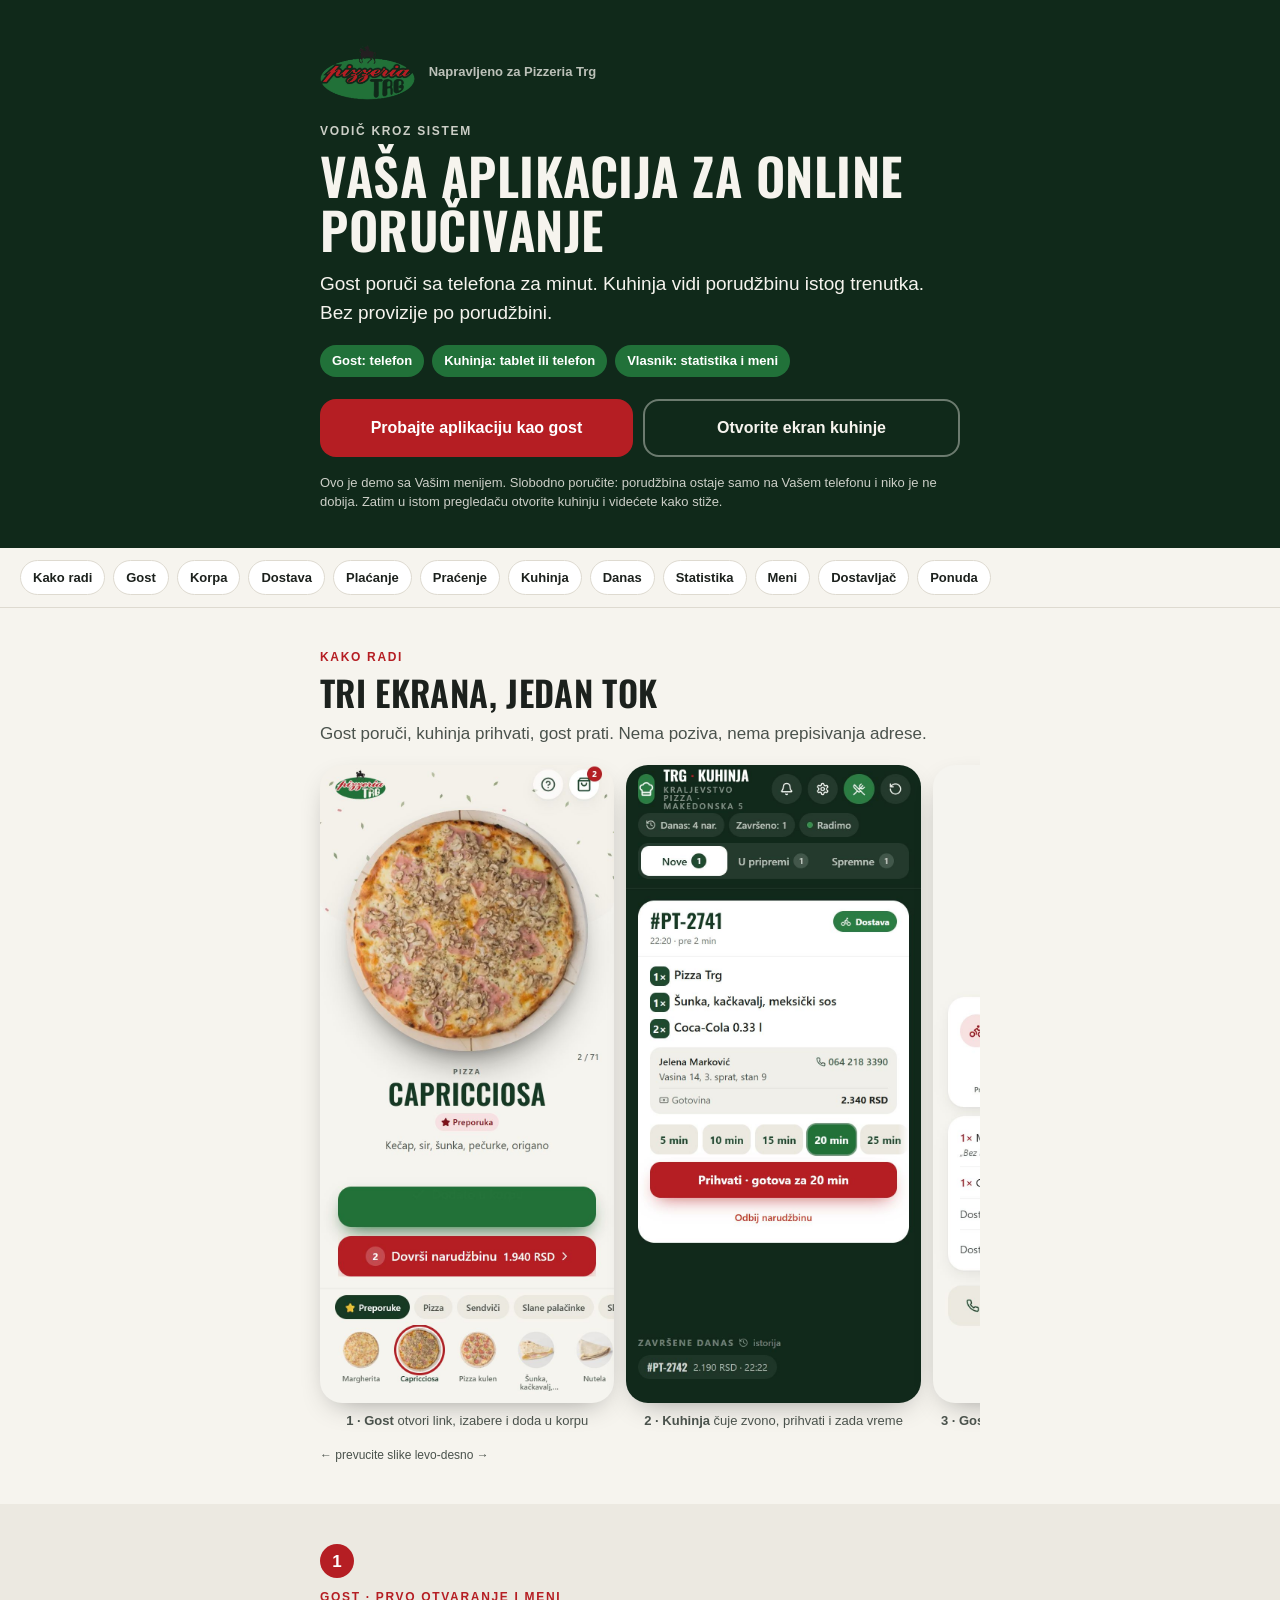
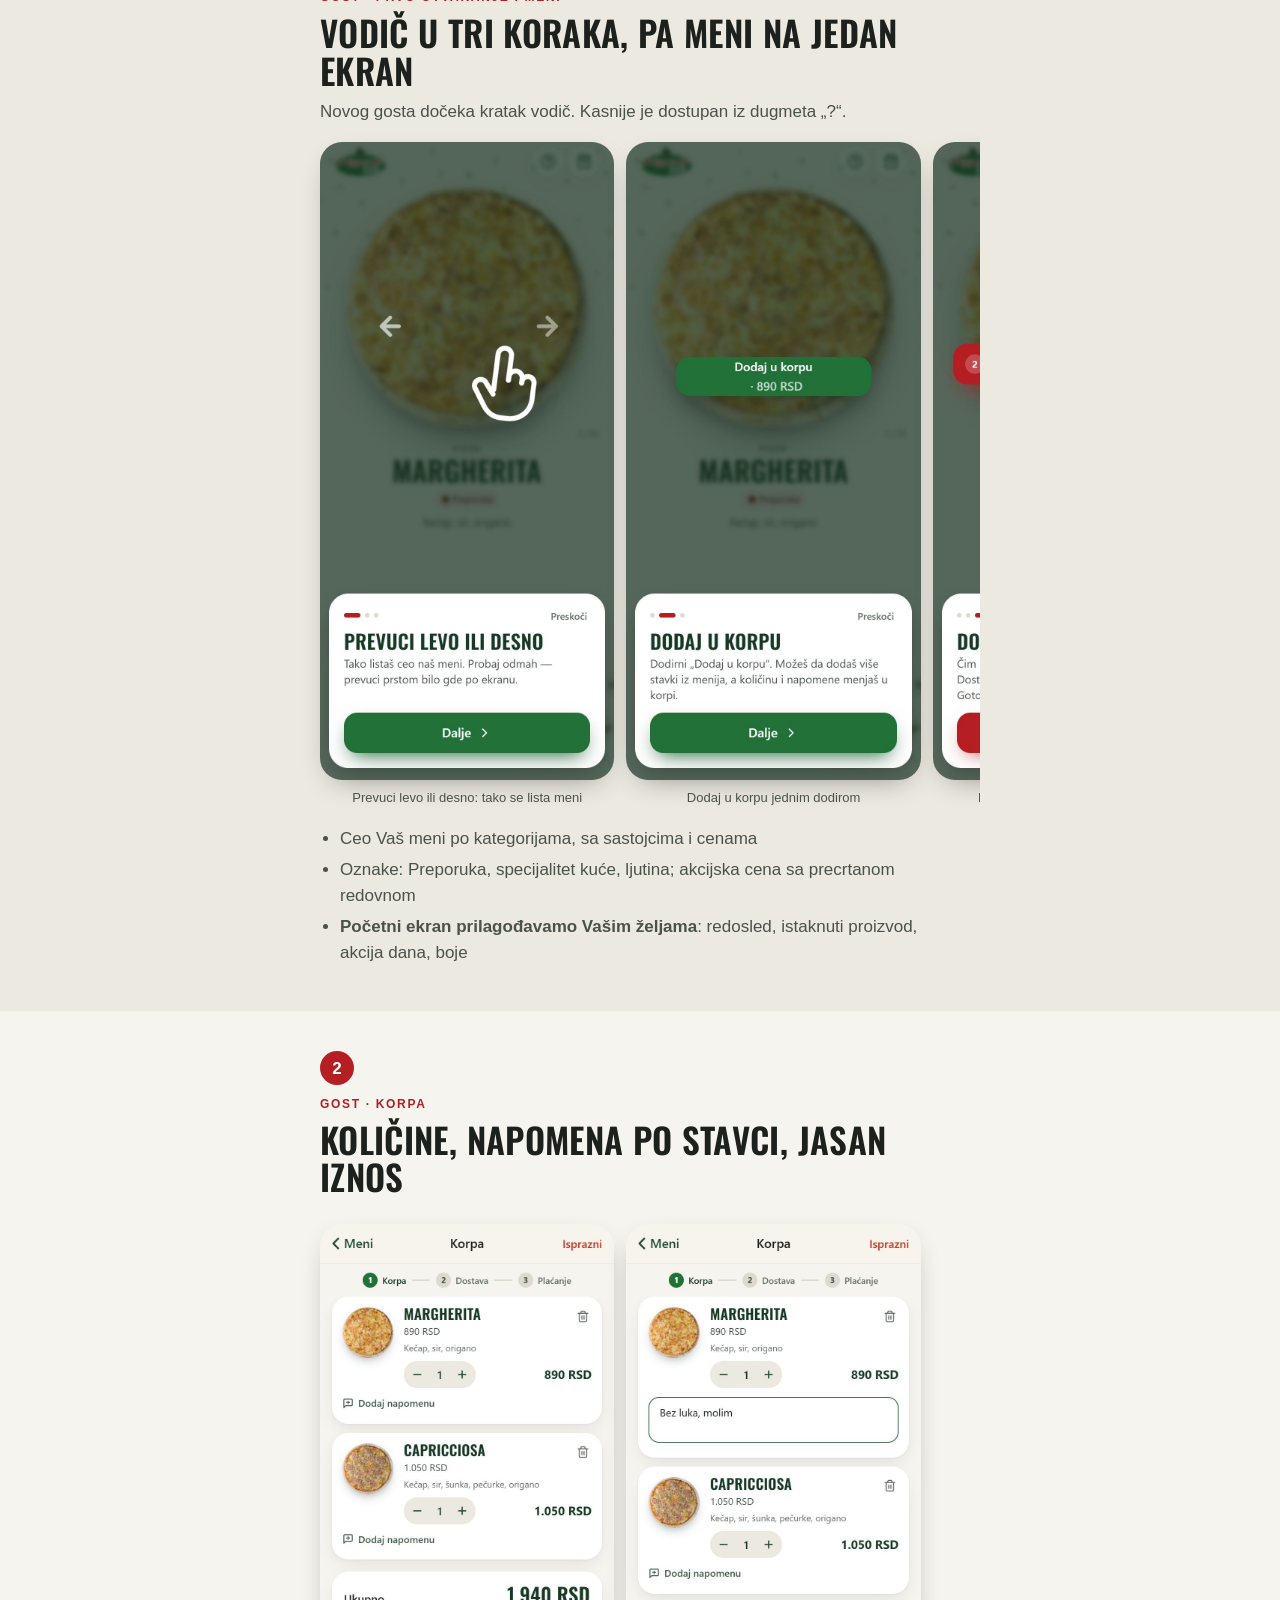
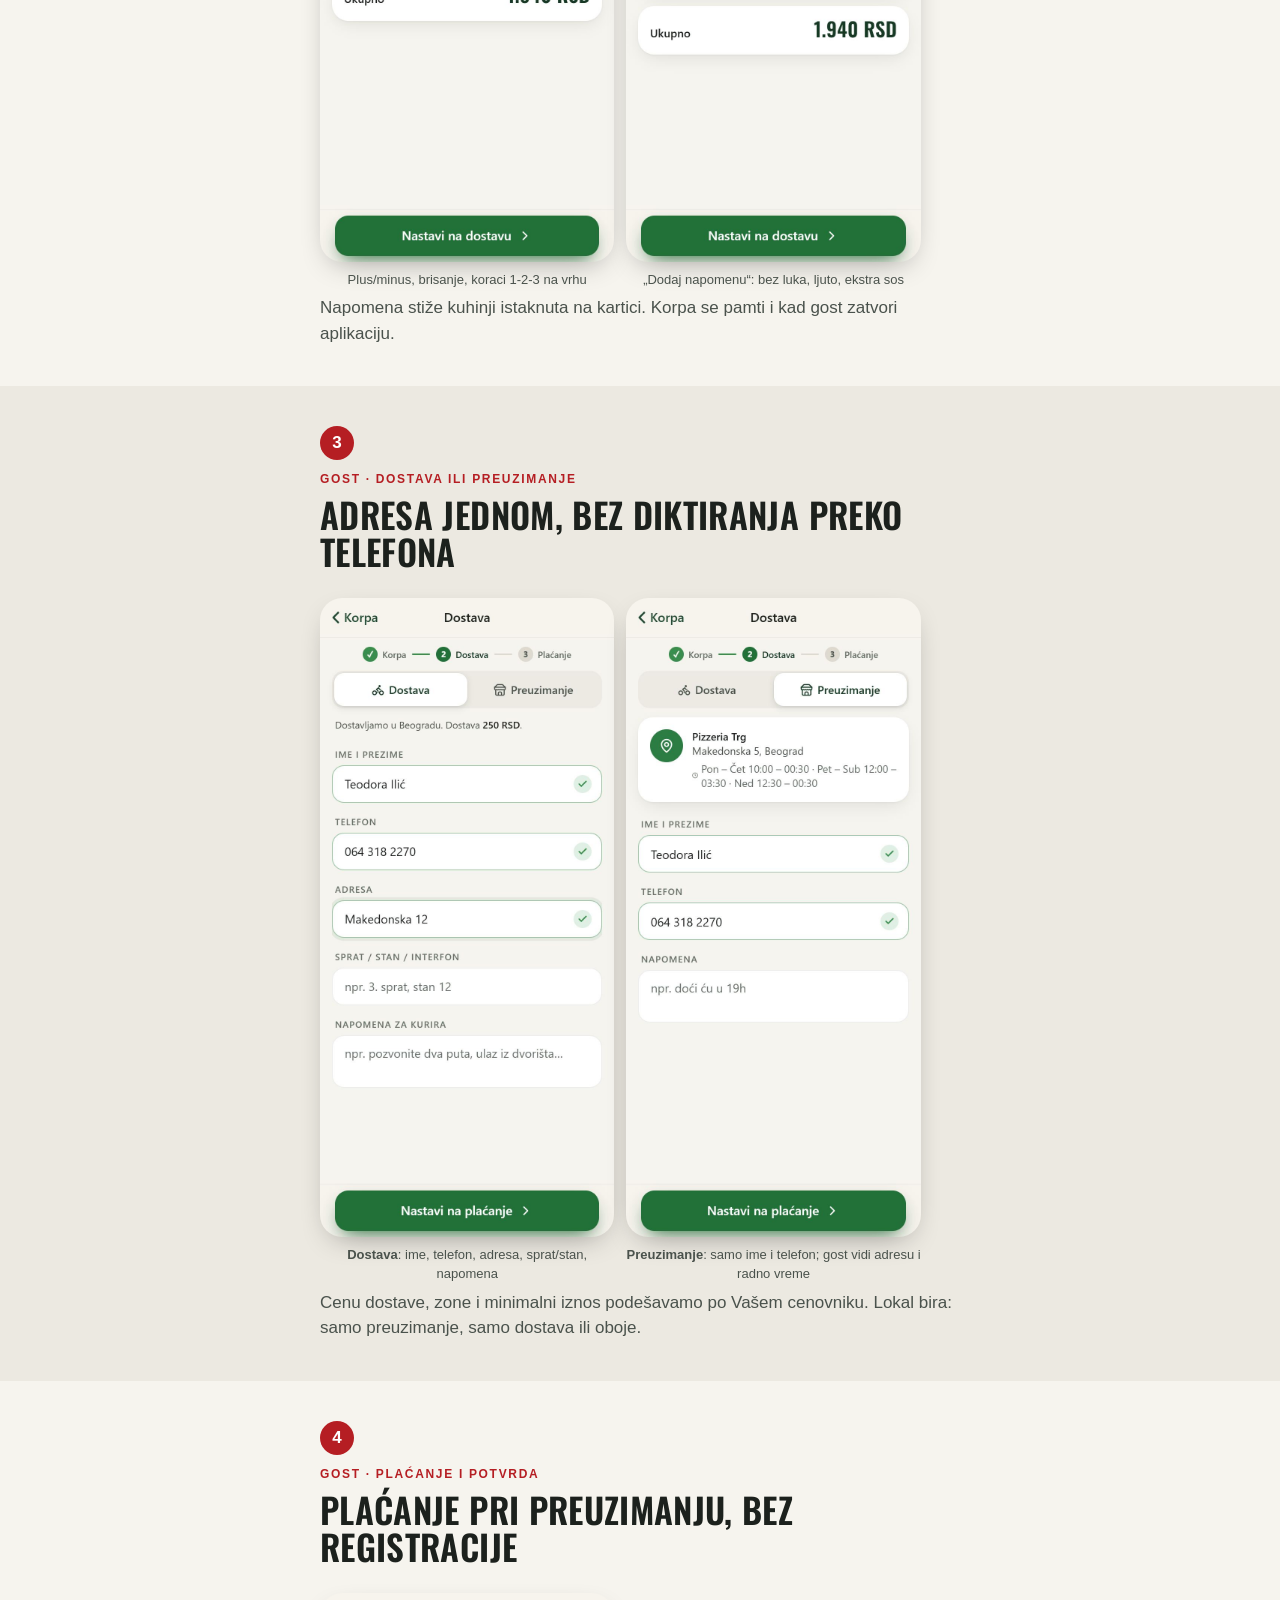
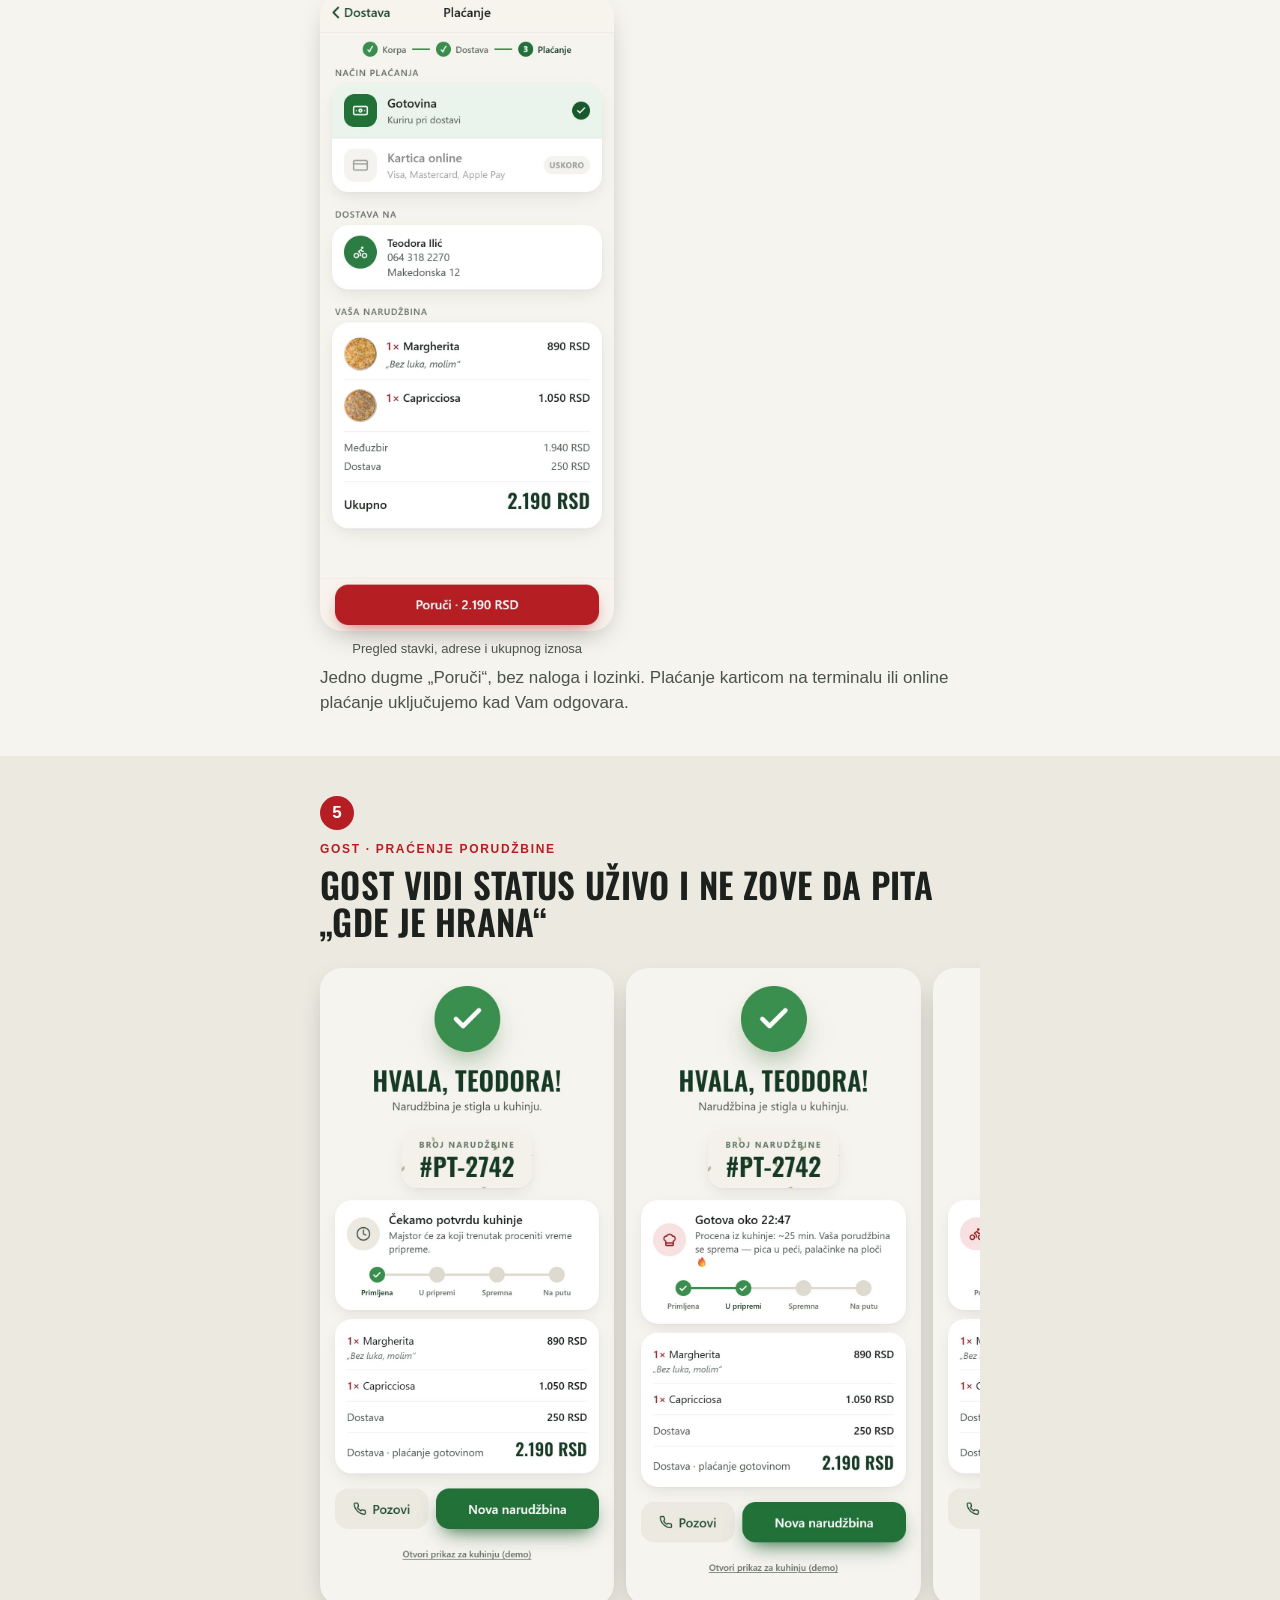
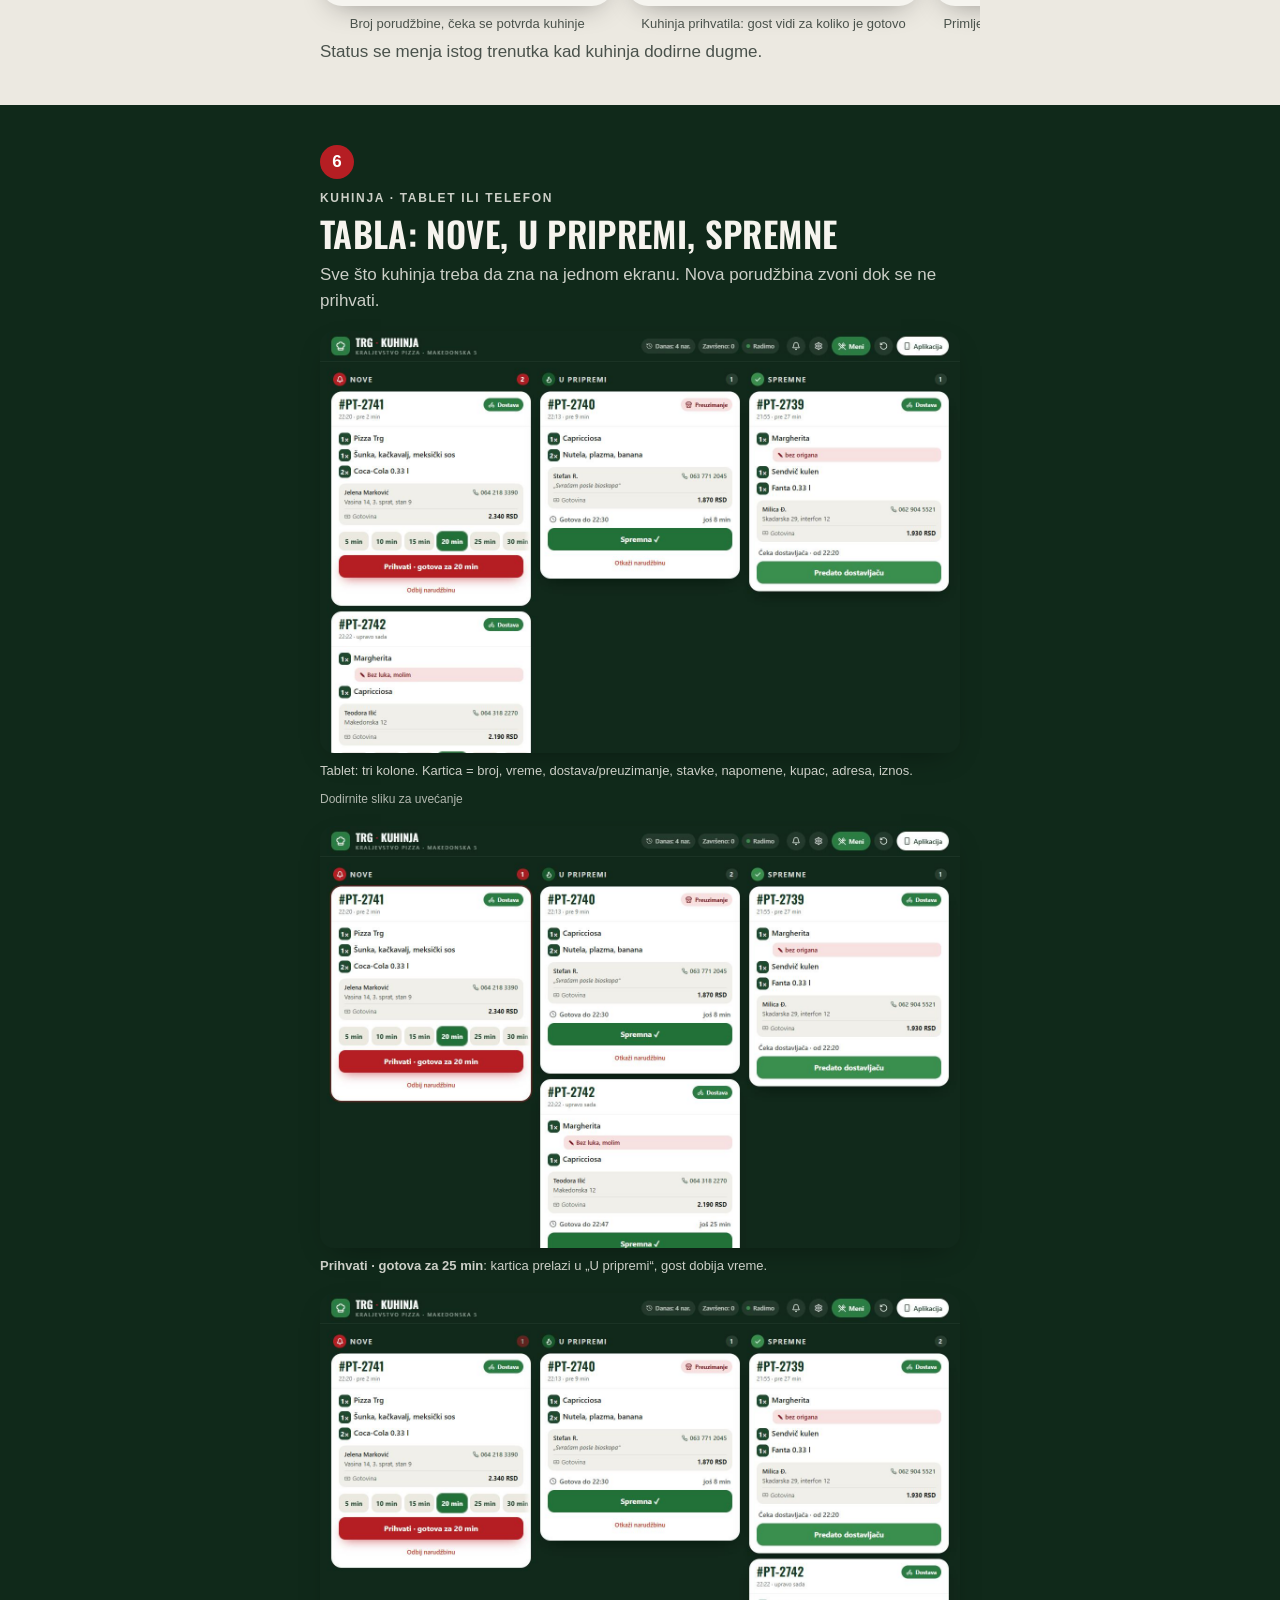
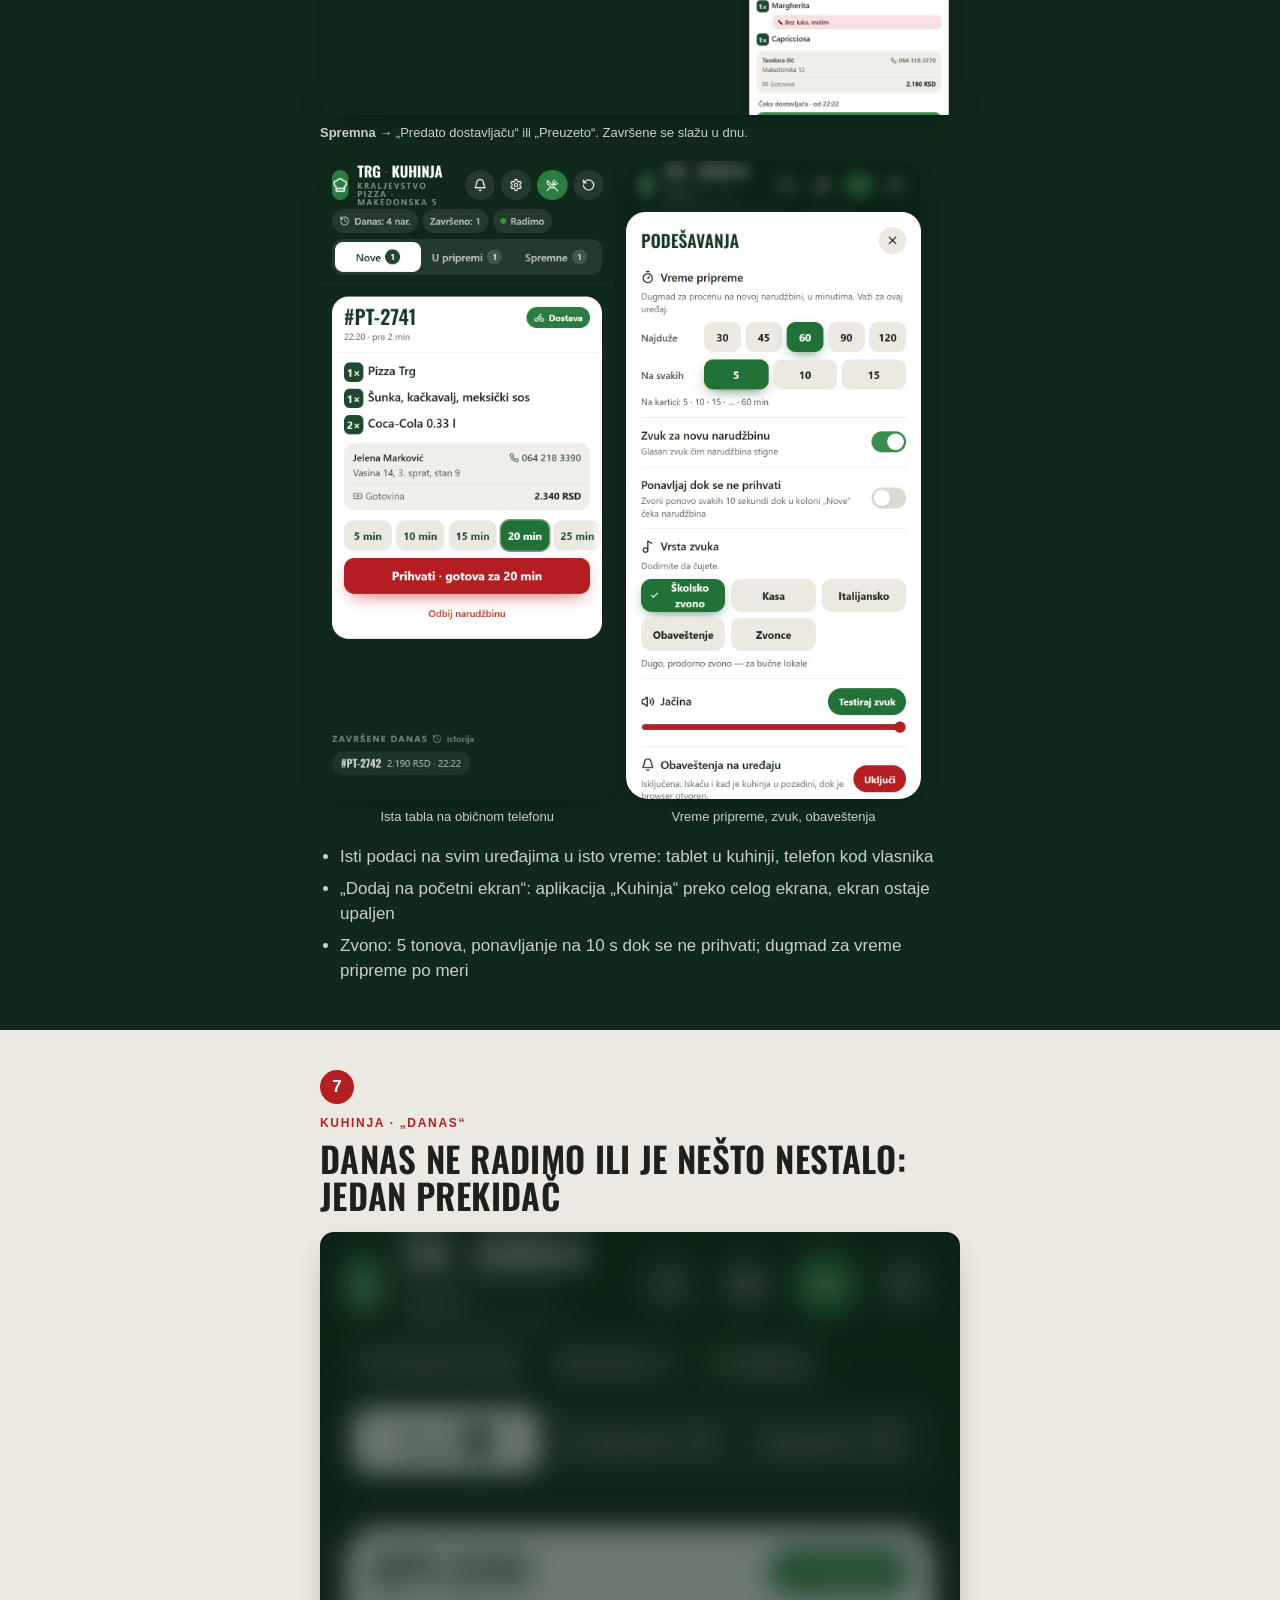
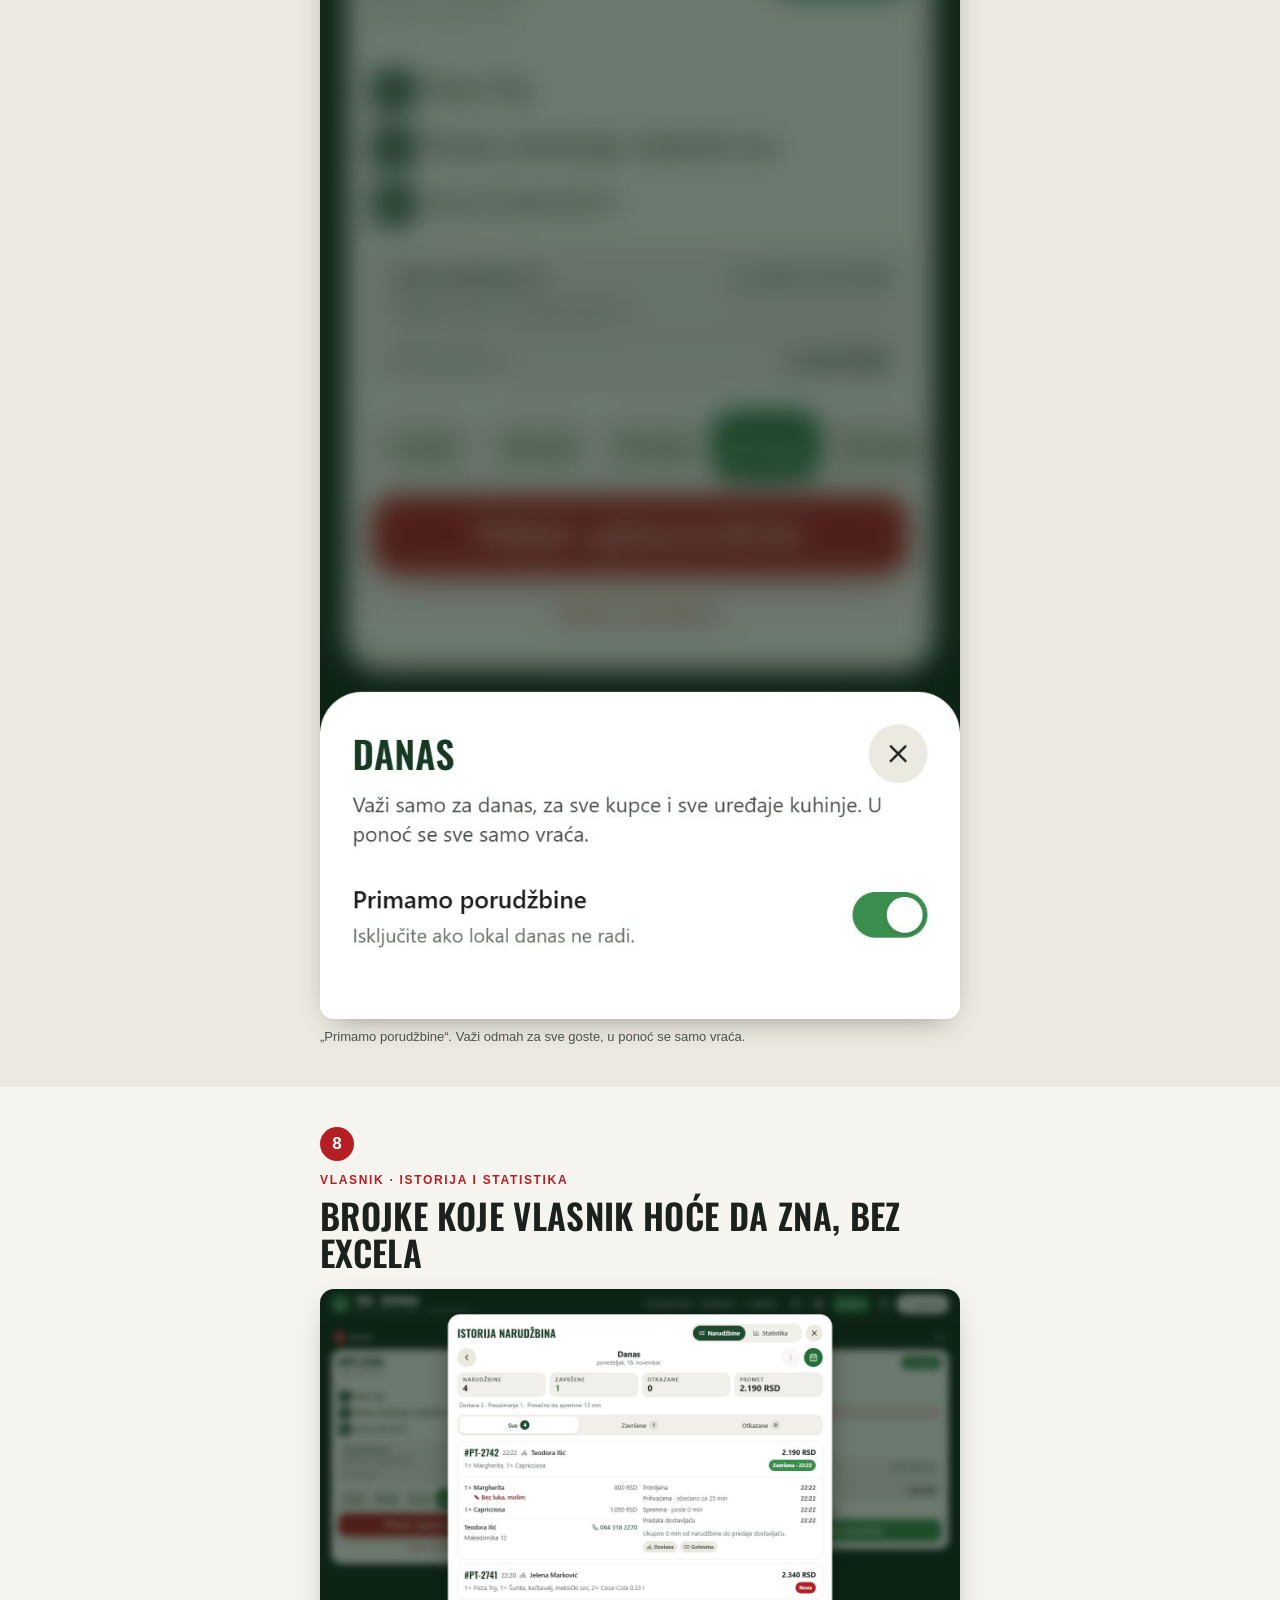
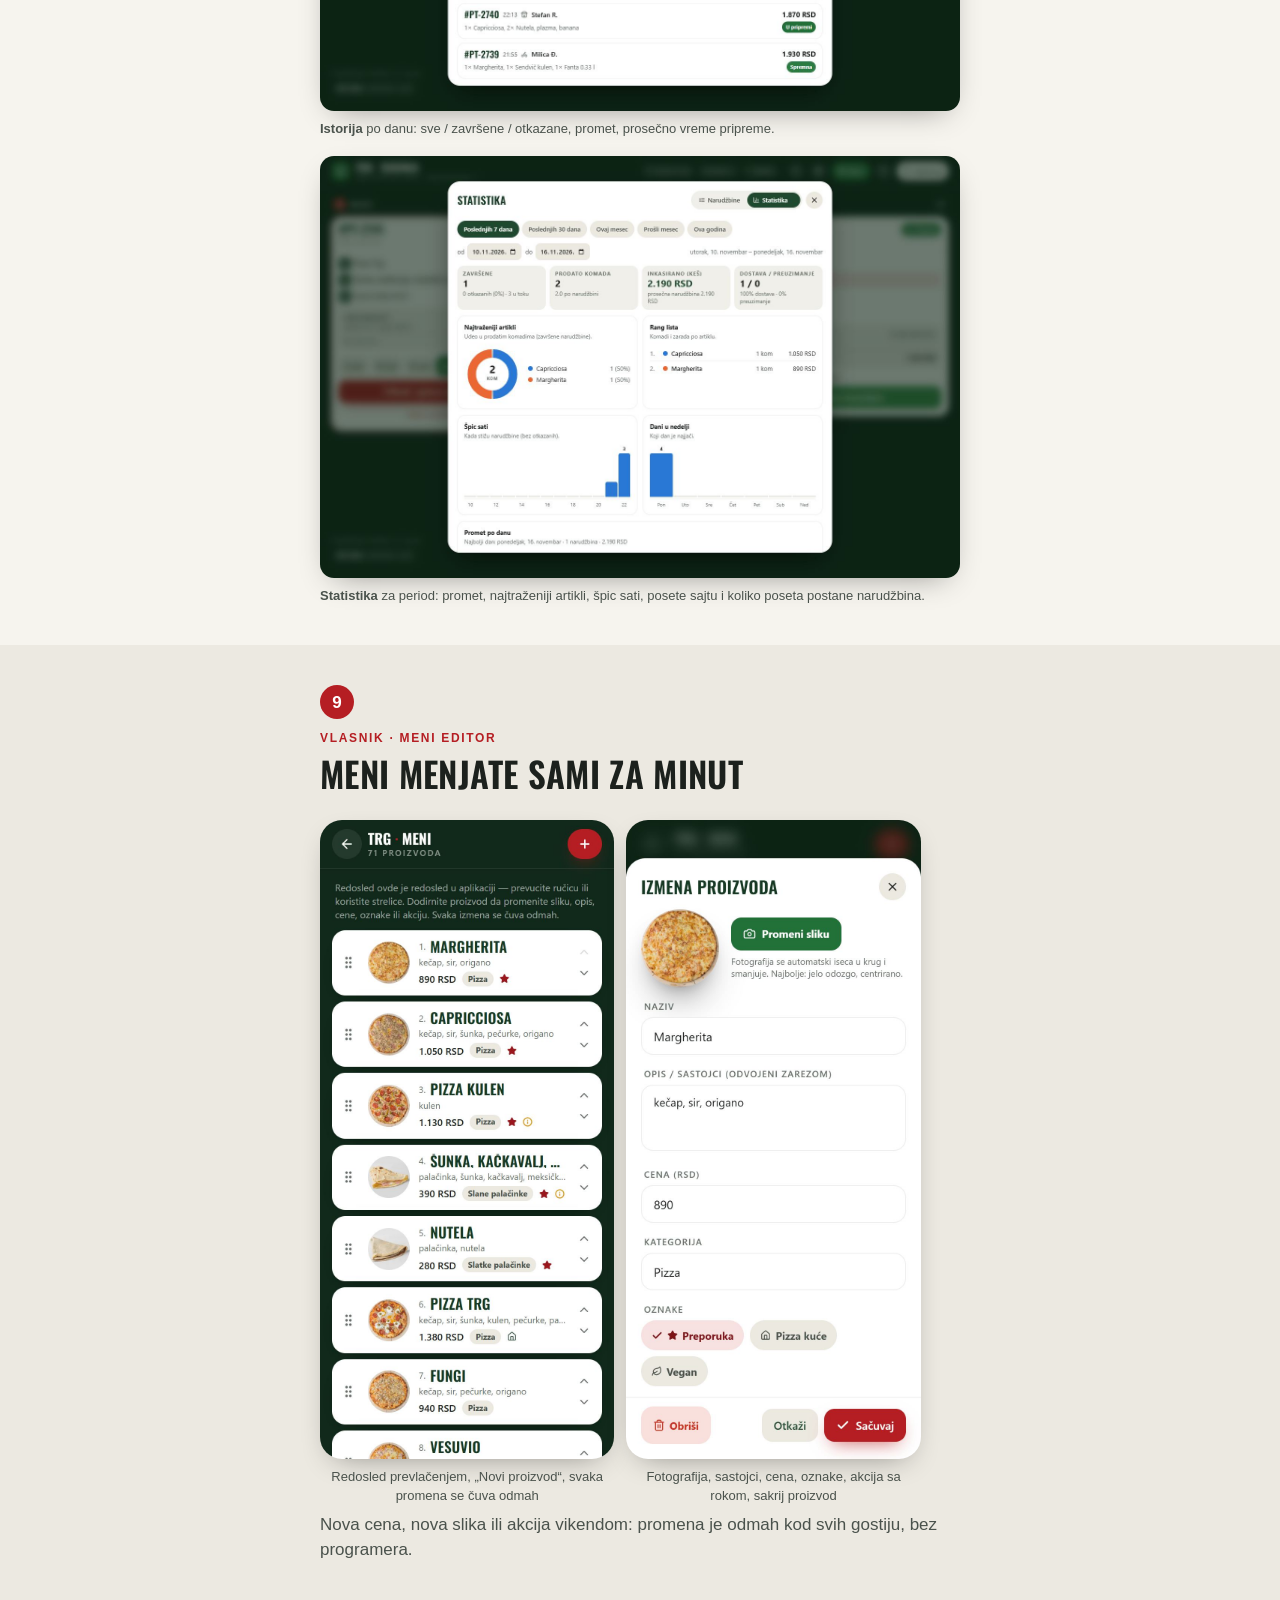
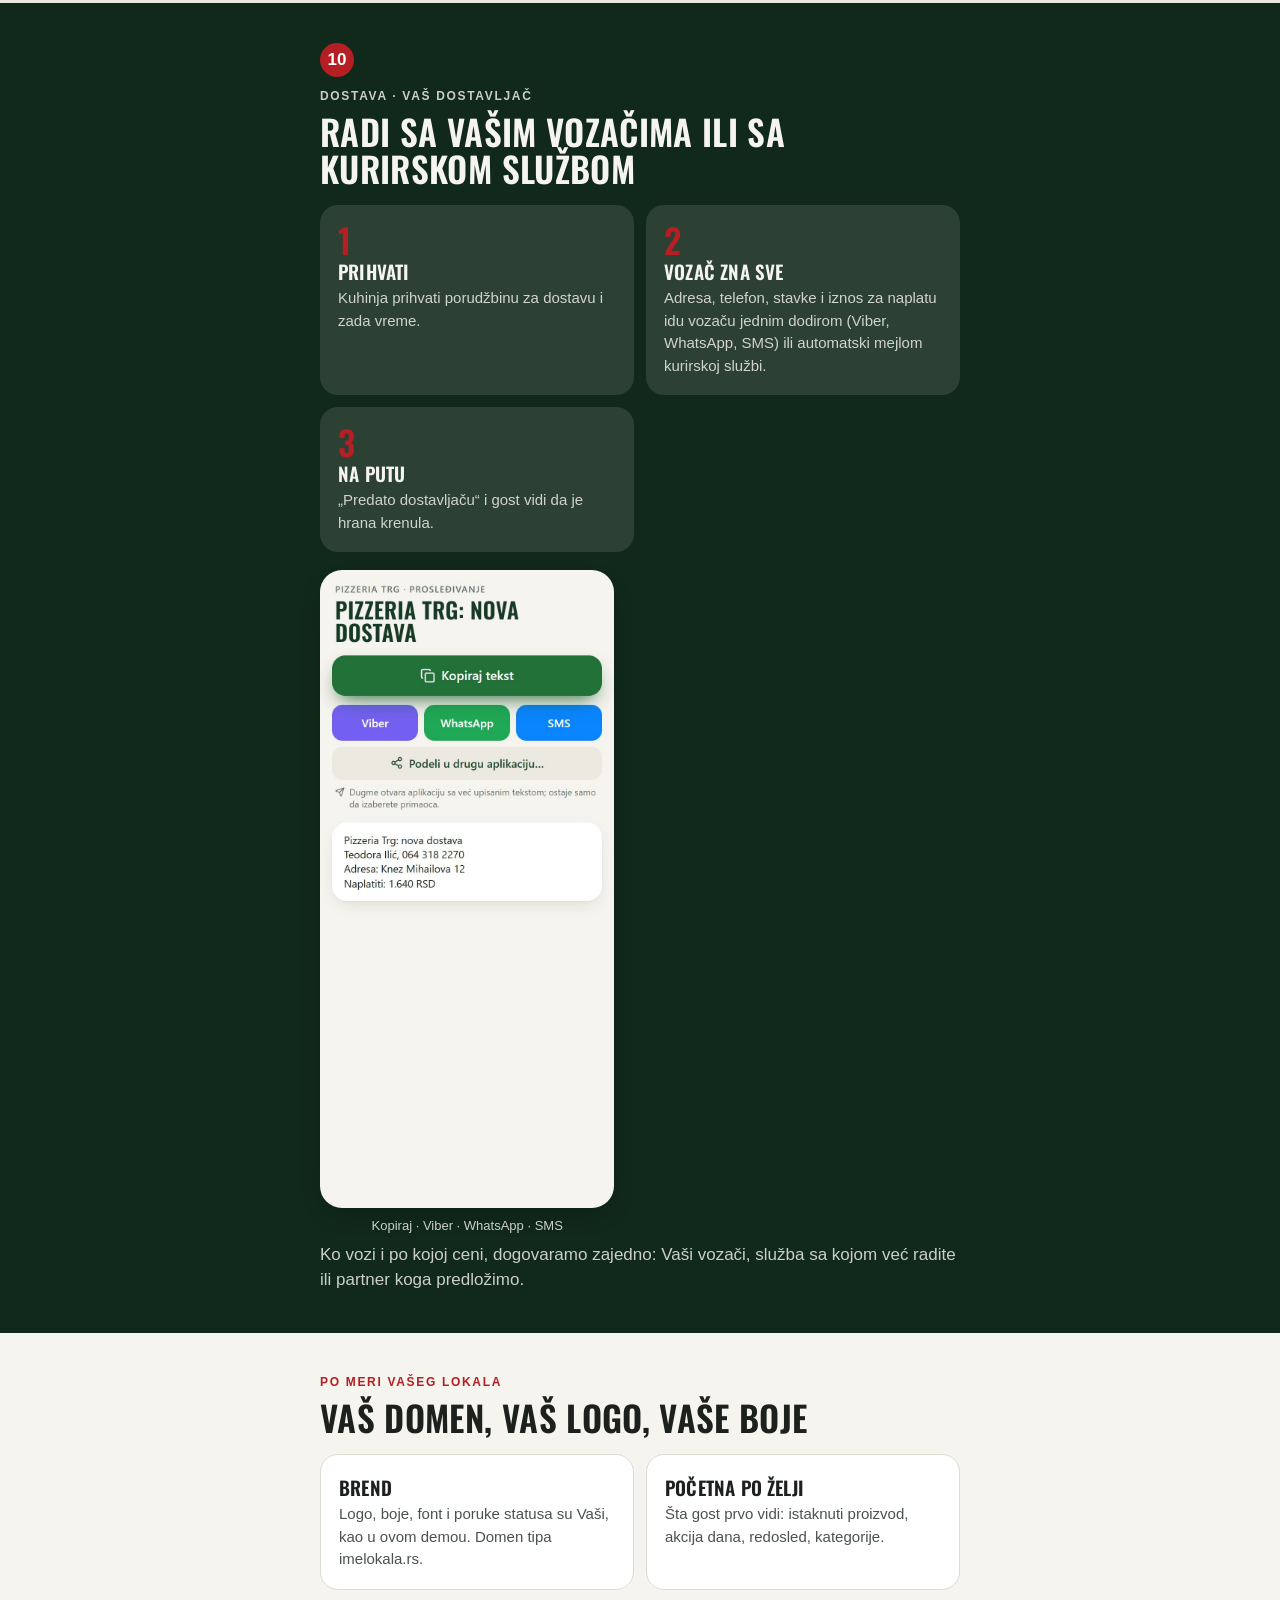
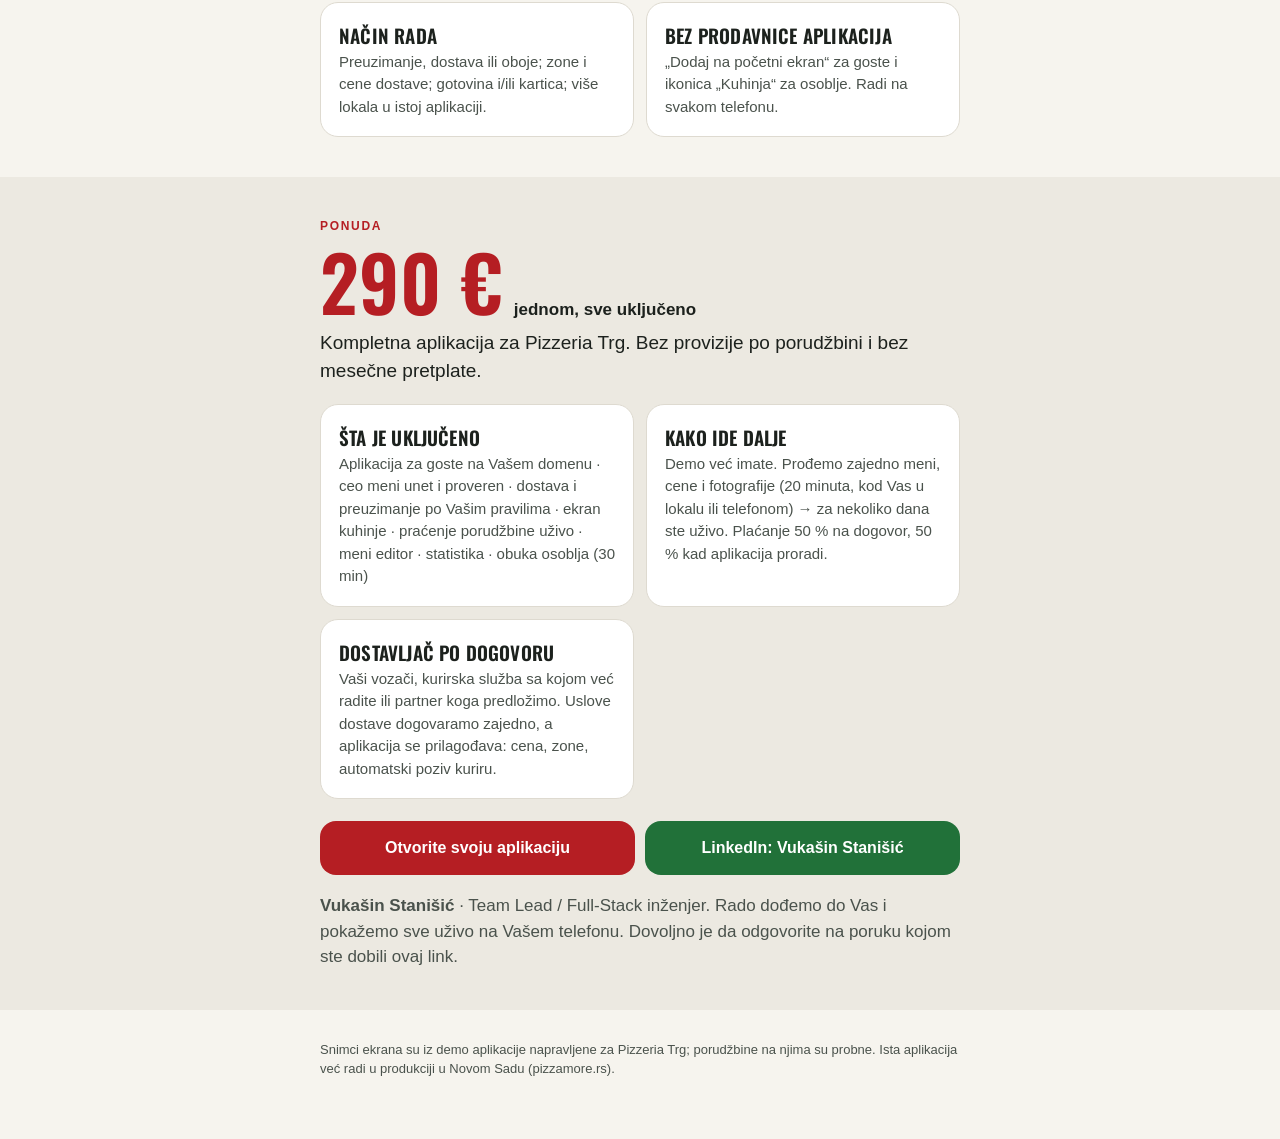
==== vodic/index.html @ e08aef2a "Deploy trg from ordering-food-ns" ====
<!DOCTYPE html>
<html lang="sr">
<head>
<meta charset="utf-8">
<meta name="viewport" content="width=device-width, initial-scale=1">
<title>Pizzeria Trg · vodič kroz aplikaciju</title>
<meta name="description" content="Kako radi aplikacija za online poručivanje napravljena za Pizzeria Trg: gost, kuhinja, vlasnik.">
<meta name="theme-color" content="#10291A">
<link rel="icon" href="../favicon.png">
<meta property="og:title" content="Pizzeria Trg · Vaša aplikacija za poručivanje">
<meta property="og:description" content="Vodič kroz sistem: kako gost poručuje, kako kuhinja prima porudžbine i šta vlasnik vidi.">
<meta property="og:image" content="https://vukasin00.github.io/pizzeria-trg/icon-512.png">
<style>
/* self-hosted display font (latin + latin-ext for Serbian diacritics); ../ is filled in by vite.config.ts */
@font-face {
  font-family: 'Oswald';
  font-style: normal;
  font-weight: 600;
  font-display: swap;
  src: url(../fonts/oswald-600-latin-ext.woff2) format('woff2');
  unicode-range: U+0100-02BA, U+02BD-02C5, U+02C7-02CC, U+02CE-02D7, U+02DD-02FF, U+0304, U+0308, U+0329, U+1D00-1DBF, U+1E00-1E9F, U+1EF2-1EFF, U+2020, U+20A0-20AB, U+20AD-20C4, U+2113, U+2C60-2C7F, U+A720-A7FF;
}
@font-face {
  font-family: 'Oswald';
  font-style: normal;
  font-weight: 600;
  font-display: swap;
  src: url(../fonts/oswald-600-latin.woff2) format('woff2');
  unicode-range: U+0000-00FF, U+0131, U+0152-0153, U+02BB-02BC, U+02C6, U+02DA, U+02DC, U+0304, U+0308, U+0329, U+2000-206F, U+20AC, U+2122, U+2191, U+2193, U+2212, U+2215, U+FEFF, U+FFFD;
}

  :root{--bg:#F6F4EE;--card:#FFFFFF;--inset:#ECE9E1;--line:#DEDAD0;--primary:#217139;--on-primary:#FFFFFF;--dark:#10291A;--dark2:#163A24;--cta:#B51E23;--ink:#1C211D;--ink2:#4A524C;--display:"Oswald", "Arial Narrow", "Helvetica Neue", Arial, sans-serif}
  *{box-sizing:border-box;margin:0;padding:0}
  html{scroll-behavior:smooth;-webkit-text-size-adjust:100%}
  body{font-family:-apple-system,BlinkMacSystemFont,"Segoe UI",Roboto,Inter,Arial,sans-serif;background:var(--bg);color:var(--ink);line-height:1.5;font-size:17px}
  .wrap{max-width:680px;margin:0 auto;padding:0 20px}
  h1,h2,h3,.big{font-family:var(--display);font-weight:600;letter-spacing:0.01em;text-transform:uppercase;line-height:1.06}
  h1{font-size:clamp(32px,8.4vw,51px)}
  h2{font-size:clamp(24px,6.2vw,35px);margin-bottom:10px}
  h3{font-size:19px}
  p{color:var(--ink2)}
  .eyebrow{font-size:12px;font-weight:700;letter-spacing:.14em;text-transform:uppercase;color:var(--cta);margin-bottom:8px}
  .lead{font-size:19px;color:var(--ink)}
  .dark{background:var(--dark);color:var(--bg)}
  .dark p,.dark li{color:var(--bg);opacity:.82}
  .dark .lead{color:var(--bg);opacity:1}
  .alt{background:var(--inset)}
  section{padding:40px 0}
  header.hero{padding:44px 0 36px}
  .brand{display:flex;align-items:center;gap:14px;margin-bottom:22px}
  .brand img{height:56px;width:auto;max-width:200px;object-fit:contain;border-radius:14px}
  .brand span{font-size:13px;font-weight:600;opacity:.75}
  .pills{display:flex;flex-wrap:wrap;gap:8px;margin-top:18px}
  .pill{background:var(--primary);color:var(--on-primary);border-radius:999px;padding:6px 12px;font-size:13px;font-weight:600}
  .btns{display:flex;flex-direction:column;gap:10px;margin-top:22px}
  .btn{display:flex;align-items:center;justify-content:center;gap:8px;padding:15px 18px;border-radius:16px;font-weight:700;text-decoration:none;font-size:16px;text-align:center}
  .btn-cta{background:var(--cta);color:#fff}
  .btn-primary{background:var(--primary);color:var(--on-primary)}
  .btn-ghost{background:transparent;color:var(--bg);border:2px solid color-mix(in srgb,var(--bg) 40%,transparent)}
  .small{font-size:13px}
  .toc{display:flex;gap:8px;overflow-x:auto;padding:12px 20px;scrollbar-width:none;background:var(--bg);position:sticky;top:0;z-index:5;border-bottom:1px solid var(--line)}
  .toc::-webkit-scrollbar{display:none}
  .toc a{white-space:nowrap;background:var(--card);border:1px solid var(--line);border-radius:999px;padding:7px 12px;font-size:13px;font-weight:600;color:var(--ink);text-decoration:none}
  .num{display:inline-flex;align-items:center;justify-content:center;width:34px;height:34px;border-radius:50%;background:var(--cta);color:#fff;font-weight:800;font-size:17px;margin-bottom:10px}
  ul{padding-left:20px;margin:12px 0 0}
  li{color:var(--ink2);margin-bottom:6px}
  b{font-weight:700;color:inherit}
  .strip{display:flex;gap:12px;overflow-x:auto;scroll-snap-type:x mandatory;padding:18px 20px 6px;margin:0 -20px;scrollbar-width:none;-webkit-overflow-scrolling:touch}
  .strip::-webkit-scrollbar{display:none}
  .shot{flex:0 0 72%;max-width:300px;scroll-snap-align:center}
  .shot img{width:100%;height:auto;border-radius:22px;display:block;background:var(--dark2);box-shadow:0 10px 30px -14px rgba(0,0,0,.45)}
  .shot p{font-size:13px;margin-top:8px;text-align:center}
  .tab{margin-top:18px}
  .tab img{width:100%;height:auto;border-radius:14px;display:block;cursor:zoom-in;box-shadow:0 10px 30px -14px rgba(0,0,0,.45)}
  .tab p{font-size:13px;margin-top:8px}
  .hint{font-size:12px;color:var(--ink2);margin-top:10px}
  .dark .hint{color:var(--bg);opacity:.7}
  .steps,.cards{display:grid;gap:12px;margin-top:18px}
  .step{background:var(--inset);border-radius:18px;padding:18px}
  .dark .step{background:color-mix(in srgb,var(--bg) 12%,var(--dark))}
  .step .big{font-size:34px;color:var(--cta);line-height:1}
  .step h3,.card h3{margin:4px 0 6px}
  .step p,.card p{font-size:15px}
  .card{background:var(--card);border-radius:18px;padding:18px;border:1px solid var(--line)}
  .price{display:flex;align-items:baseline;gap:10px;flex-wrap:wrap}
  .price .big{font-size:76px;color:var(--cta);line-height:1}
  a{color:var(--cta)}
  footer{padding:30px 0 60px;font-size:13px;color:var(--ink2)}
  .lb{position:fixed;inset:0;background:rgba(10,10,10,.96);display:none;z-index:50;overflow:auto;-webkit-overflow-scrolling:touch}
  .lb.on{display:block}
  .lb img{display:block;width:auto;max-width:none;min-width:100%;margin:0 auto}
  .lb .close{position:fixed;top:14px;right:14px;background:#fff;color:#111;border:0;border-radius:999px;padding:10px 16px;font-weight:700;font-size:15px;z-index:51}
  @media (min-width:700px){.steps,.cards{grid-template-columns:1fr 1fr}.btns{flex-direction:row}.btn{flex:1}.shot{flex-basis:46%}}
</style>
</head>
<body>

<header class="hero dark">
  <div class="wrap">
    <div class="brand"><img src="../logo.webp" alt="Pizzeria Trg"><span>Napravljeno za Pizzeria Trg</span></div>
    <p class="eyebrow">Vodič kroz sistem</p>
    <h1>Vaša aplikacija za online poručivanje</h1>
    <p class="lead" style="margin-top:14px">Gost poruči sa telefona za minut. Kuhinja vidi porudžbinu istog trenutka. Bez provizije po porudžbini.</p>
    <div class="pills"><span class="pill">Gost: telefon</span><span class="pill">Kuhinja: tablet ili telefon</span><span class="pill">Vlasnik: statistika i meni</span></div>
    <div class="btns">
      <a class="btn btn-cta" href="https://vukasin00.github.io/pizzeria-trg/">Probajte aplikaciju kao gost</a>
      <a class="btn btn-ghost" href="https://vukasin00.github.io/pizzeria-trg/kuhinja">Otvorite ekran kuhinje</a>
    </div>
    <p class="small" style="margin-top:16px">Ovo je demo sa Vašim menijem. Slobodno poručite: porudžbina ostaje samo na Vašem telefonu i niko je ne dobija. Zatim u istom pregledaču otvorite kuhinju i videćete kako stiže.</p>
  </div>
</header>

<nav class="toc">
  <a href="#kako">Kako radi</a><a href="#gost">Gost</a><a href="#korpa">Korpa</a><a href="#dostava">Dostava</a><a href="#placanje">Plaćanje</a><a href="#pracenje">Praćenje</a><a href="#kuhinja">Kuhinja</a><a href="#danas">Danas</a><a href="#statistika">Statistika</a><a href="#meni">Meni</a><a href="#kurir">Dostavljač</a><a href="#ponuda">Ponuda</a>
</nav>

<section id="kako">
  <div class="wrap">
    <p class="eyebrow">Kako radi</p>
    <h2>Tri ekrana, jedan tok</h2>
    <p>Gost poruči, kuhinja prihvati, gost prati. Nema poziva, nema prepisivanja adrese.</p>
    <div class="strip">
      <div class="shot"><img src="img/home-added.jpg" alt="Gost dodaje u korpu" loading="lazy"><p><b>1 · Gost</b> otvori link, izabere i doda u korpu</p></div>
      <div class="shot"><img src="img/kuhinja-tel.jpg" alt="Kuhinja na telefonu" loading="lazy"><p><b>2 · Kuhinja</b> čuje zvono, prihvati i zada vreme</p></div>
      <div class="shot"><img src="img/status2.jpg" alt="Gost prati status" loading="lazy"><p><b>3 · Gost</b> uživo vidi: u pripremi, spremna, na putu</p></div>
    </div>
    <p class="hint">← prevucite slike levo-desno →</p>
  </div>
</section>

<section id="gost" class="alt">
  <div class="wrap">
    <span class="num">1</span>
    <p class="eyebrow">Gost · prvo otvaranje i meni</p>
    <h2>Vodič u tri koraka, pa meni na jedan ekran</h2>
    <p>Novog gosta dočeka kratak vodič. Kasnije je dostupan iz dugmeta „?“.</p>
    <div class="strip">
      <div class="shot"><img src="img/tut1.jpg" alt="Vodič korak 1" loading="lazy"><p>Prevuci levo ili desno: tako se lista meni</p></div>
      <div class="shot"><img src="img/tut2.jpg" alt="Vodič korak 2" loading="lazy"><p>Dodaj u korpu jednim dodirom</p></div>
      <div class="shot"><img src="img/tut3.jpg" alt="Vodič korak 3" loading="lazy"><p>Dovrši narudžbinu: gotovo za minut</p></div>
      <div class="shot"><img src="img/home.jpg" alt="Početni ekran" loading="lazy"><p>Jedan proizvod po ekranu, velika fotografija</p></div>
      <div class="shot"><img src="img/home-added.jpg" alt="Dodato u korpu" loading="lazy"><p>Brojač na korpi i dugme sa iznosom</p></div>
    </div>
    <ul>
      <li>Ceo Vaš meni po kategorijama, sa sastojcima i cenama</li>
      <li>Oznake: Preporuka, specijalitet kuće, ljutina; akcijska cena sa precrtanom redovnom</li>
      <li><b>Početni ekran prilagođavamo Vašim željama</b>: redosled, istaknuti proizvod, akcija dana, boje</li>
    </ul>
  </div>
</section>

<section id="korpa">
  <div class="wrap">
    <span class="num">2</span>
    <p class="eyebrow">Gost · korpa</p>
    <h2>Količine, napomena po stavci, jasan iznos</h2>
    <div class="strip">
      <div class="shot"><img src="img/korpa.jpg" alt="Korpa" loading="lazy"><p>Plus/minus, brisanje, koraci 1-2-3 na vrhu</p></div>
      <div class="shot"><img src="img/korpa-note.jpg" alt="Napomena" loading="lazy"><p>„Dodaj napomenu“: bez luka, ljuto, ekstra sos</p></div>
    </div>
    <p>Napomena stiže kuhinji istaknuta na kartici. Korpa se pamti i kad gost zatvori aplikaciju.</p>
  </div>
</section>

<section id="dostava" class="alt">
  <div class="wrap">
    <span class="num">3</span>
    <p class="eyebrow">Gost · dostava ili preuzimanje</p>
    <h2>Adresa jednom, bez diktiranja preko telefona</h2>
    <div class="strip">
      <div class="shot"><img src="img/dostava-full.jpg" alt="Forma za dostavu" loading="lazy"><p><b>Dostava</b>: ime, telefon, adresa, sprat/stan, napomena</p></div>
      <div class="shot"><img src="img/preuzimanje.jpg" alt="Preuzimanje" loading="lazy"><p><b>Preuzimanje</b>: samo ime i telefon; gost vidi adresu i radno vreme</p></div>
    </div>
    <p>Cenu dostave, zone i minimalni iznos podešavamo po Vašem cenovniku. Lokal bira: samo preuzimanje, samo dostava ili oboje.</p>
  </div>
</section>

<section id="placanje">
  <div class="wrap">
    <span class="num">4</span>
    <p class="eyebrow">Gost · plaćanje i potvrda</p>
    <h2>Plaćanje pri preuzimanju, bez registracije</h2>
    <div class="strip">
      <div class="shot"><img src="img/placanje.jpg" alt="Plaćanje" loading="lazy"><p>Pregled stavki, adrese i ukupnog iznosa</p></div>
    </div>
    <p>Jedno dugme „Poruči“, bez naloga i lozinki. Plaćanje karticom na terminalu ili online plaćanje uključujemo kad Vam odgovara.</p>
  </div>
</section>

<section id="pracenje" class="alt">
  <div class="wrap">
    <span class="num">5</span>
    <p class="eyebrow">Gost · praćenje porudžbine</p>
    <h2>Gost vidi status uživo i ne zove da pita „gde je hrana“</h2>
    <div class="strip">
      <div class="shot"><img src="img/status1.jpg" alt="Status primljena" loading="lazy"><p>Broj porudžbine, čeka se potvrda kuhinje</p></div>
      <div class="shot"><img src="img/status-priprema.jpg" alt="Status u pripremi" loading="lazy"><p>Kuhinja prihvatila: gost vidi za koliko je gotovo</p></div>
      <div class="shot"><img src="img/status2.jpg" alt="Status na putu" loading="lazy"><p>Primljena → U pripremi → Spremna → Na putu</p></div>
    </div>
    <p>Status se menja istog trenutka kad kuhinja dodirne dugme.</p>
  </div>
</section>

<section id="kuhinja" class="dark">
  <div class="wrap">
    <span class="num">6</span>
    <p class="eyebrow">Kuhinja · tablet ili telefon</p>
    <h2>Tabla: Nove, U pripremi, Spremne</h2>
    <p>Sve što kuhinja treba da zna na jednom ekranu. Nova porudžbina zvoni dok se ne prihvati.</p>
    <div class="tab"><img src="img/kuhinja-tablet.jpg" alt="Kuhinja na tabletu" data-zoom loading="lazy"><p>Tablet: tri kolone. Kartica = broj, vreme, dostava/preuzimanje, stavke, napomene, kupac, adresa, iznos.</p></div>
    <p class="hint">Dodirnite sliku za uvećanje</p>
    <div class="tab"><img src="img/kuhinja-prihvacena.jpg" alt="Prihvaćena porudžbina" data-zoom loading="lazy"><p><b>Prihvati · gotova za 25 min</b>: kartica prelazi u „U pripremi“, gost dobija vreme.</p></div>
    <div class="tab"><img src="img/kuhinja-ceka.jpg" alt="Spremna porudžbina" data-zoom loading="lazy"><p><b>Spremna</b> → „Predato dostavljaču“ ili „Preuzeto“. Završene se slažu u dnu.</p></div>
    <div class="strip">
      <div class="shot"><img src="img/kuhinja-tel.jpg" alt="Kuhinja na telefonu" loading="lazy"><p>Ista tabla na običnom telefonu</p></div>
      <div class="shot"><img src="img/podesavanja.jpg" alt="Podešavanja kuhinje" loading="lazy"><p>Vreme pripreme, zvuk, obaveštenja</p></div>
    </div>
    <ul>
      <li>Isti podaci na svim uređajima u isto vreme: tablet u kuhinji, telefon kod vlasnika</li>
      <li>„Dodaj na početni ekran“: aplikacija „Kuhinja“ preko celog ekrana, ekran ostaje upaljen</li>
      <li>Zvono: 5 tonova, ponavljanje na 10 s dok se ne prihvati; dugmad za vreme pripreme po meri</li>
    </ul>
  </div>
</section>

<section id="danas" class="alt">
  <div class="wrap">
    <span class="num">7</span>
    <p class="eyebrow">Kuhinja · „Danas“</p>
    <h2>Danas ne radimo ili je nešto nestalo: jedan prekidač</h2>
    <div class="tab"><img src="img/danas.jpg" alt="Panel Danas" data-zoom loading="lazy"><p>„Primamo porudžbine“. Važi odmah za sve goste, u ponoć se samo vraća.</p></div>
    
  </div>
</section>

<section id="statistika">
  <div class="wrap">
    <span class="num">8</span>
    <p class="eyebrow">Vlasnik · istorija i statistika</p>
    <h2>Brojke koje vlasnik hoće da zna, bez Excela</h2>
    <div class="tab"><img src="img/istorija.jpg" alt="Istorija narudžbina" data-zoom loading="lazy"><p><b>Istorija</b> po danu: sve / završene / otkazane, promet, prosečno vreme pripreme.</p></div>
    <div class="tab"><img src="img/statistika.jpg" alt="Statistika" data-zoom loading="lazy"><p><b>Statistika</b> za period: promet, najtraženiji artikli, špic sati, posete sajtu i koliko poseta postane narudžbina.</p></div>
  </div>
</section>

<section id="meni" class="alt">
  <div class="wrap">
    <span class="num">9</span>
    <p class="eyebrow">Vlasnik · meni editor</p>
    <h2>Meni menjate sami za minut</h2>
    <div class="strip">
      <div class="shot"><img src="img/meni-lista.jpg" alt="Lista proizvoda" loading="lazy"><p>Redosled prevlačenjem, „Novi proizvod“, svaka promena se čuva odmah</p></div>
      <div class="shot"><img src="img/meni-izmena.jpg" alt="Izmena proizvoda" loading="lazy"><p>Fotografija, sastojci, cena, oznake, akcija sa rokom, sakrij proizvod</p></div>
    </div>
    <p>Nova cena, nova slika ili akcija vikendom: promena je odmah kod svih gostiju, bez programera.</p>
  </div>
</section>

<section id="kurir" class="dark">
  <div class="wrap">
    <span class="num">10</span>
    <p class="eyebrow">Dostava · Vaš dostavljač</p>
    <h2>Radi sa Vašim vozačima ili sa kurirskom službom</h2>
    <div class="steps">
      <div class="step"><div class="big">1</div><h3>Prihvati</h3><p>Kuhinja prihvati porudžbinu za dostavu i zada vreme.</p></div>
      <div class="step"><div class="big">2</div><h3>Vozač zna sve</h3><p>Adresa, telefon, stavke i iznos za naplatu idu vozaču jednim dodirom (Viber, WhatsApp, SMS) ili automatski mejlom kurirskoj službi.</p></div>
      <div class="step"><div class="big">3</div><h3>Na putu</h3><p>„Predato dostavljaču“ i gost vidi da je hrana krenula.</p></div>
    </div>
    <div class="strip"><div class="shot"><img src="img/prosledi.jpg" alt="Prosleđivanje vozaču" loading="lazy"><p>Kopiraj · Viber · WhatsApp · SMS</p></div></div>
    <p>Ko vozi i po kojoj ceni, dogovaramo zajedno: Vaši vozači, služba sa kojom već radite ili partner koga predložimo.</p>
  </div>
</section>

<section id="brend">
  <div class="wrap">
    <p class="eyebrow">Po meri Vašeg lokala</p>
    <h2>Vaš domen, Vaš logo, Vaše boje</h2>
    <div class="cards">
      <div class="card"><h3>Brend</h3><p>Logo, boje, font i poruke statusa su Vaši, kao u ovom demou. Domen tipa imelokala.rs.</p></div>
      <div class="card"><h3>Početna po želji</h3><p>Šta gost prvo vidi: istaknuti proizvod, akcija dana, redosled, kategorije.</p></div>
      <div class="card"><h3>Način rada</h3><p>Preuzimanje, dostava ili oboje; zone i cene dostave; gotovina i/ili kartica; više lokala u istoj aplikaciji.</p></div>
      <div class="card"><h3>Bez prodavnice aplikacija</h3><p>„Dodaj na početni ekran“ za goste i ikonica „Kuhinja“ za osoblje. Radi na svakom telefonu.</p></div>
    </div>
  </div>
</section>

<section id="ponuda" class="alt">
  <div class="wrap">
    <p class="eyebrow">Ponuda</p>
    <div class="price"><span class="big">290 €</span><span style="font-weight:700">jednom, sve uključeno</span></div>
    <p class="lead" style="margin-top:6px">Kompletna aplikacija za Pizzeria Trg. Bez provizije po porudžbini i bez mesečne pretplate.</p>
    <div class="cards">
      <div class="card"><h3>Šta je uključeno</h3><p>Aplikacija za goste na Vašem domenu · ceo meni unet i proveren · dostava i preuzimanje po Vašim pravilima · ekran kuhinje · praćenje porudžbine uživo · meni editor · statistika · obuka osoblja (30 min)</p></div>
      <div class="card"><h3>Kako ide dalje</h3><p>Demo već imate. Prođemo zajedno meni, cene i fotografije (20 minuta, kod Vas u lokalu ili telefonom) → za nekoliko dana ste uživo. Plaćanje 50 % na dogovor, 50 % kad aplikacija proradi.</p></div>
      <div class="card"><h3>Dostavljač po dogovoru</h3><p>Vaši vozači, kurirska služba sa kojom već radite ili partner koga predložimo. Uslove dostave dogovaramo zajedno, a aplikacija se prilagođava: cena, zone, automatski poziv kuriru.</p></div>
    </div>
    <div class="btns">
      <a class="btn btn-cta" href="https://vukasin00.github.io/pizzeria-trg/">Otvorite svoju aplikaciju</a>
      <a class="btn btn-primary" href="https://rs.linkedin.com/in/vukasin-stanisic">LinkedIn: Vukašin Stanišić</a>
    </div>
    <p style="margin-top:18px"><b>Vukašin Stanišić</b> · Team Lead / Full-Stack inženjer. Rado dođemo do Vas i pokažemo sve uživo na Vašem telefonu. Dovoljno je da odgovorite na poruku kojom ste dobili ovaj link.</p>
  </div>
</section>

<footer><div class="wrap">Snimci ekrana su iz demo aplikacije napravljene za Pizzeria Trg; porudžbine na njima su probne. Ista aplikacija već radi u produkciji u Novom Sadu (pizzamore.rs).</div></footer>

<div class="lb" id="lb"><button class="close" type="button">Zatvori ✕</button><img alt=""></div>
<script>
(function(){
  var lb=document.getElementById('lb'),im=lb.querySelector('img');
  document.querySelectorAll('img[data-zoom]').forEach(function(el){
    el.addEventListener('click',function(){im.src=el.src;im.alt=el.alt;im.style.width=Math.max(window.innerWidth*1.8,1200)+'px';lb.classList.add('on');lb.scrollLeft=0;});
  });
  lb.querySelector('.close').addEventListener('click',function(){lb.classList.remove('on');im.src='';});
})();
</script>
</body>
</html>
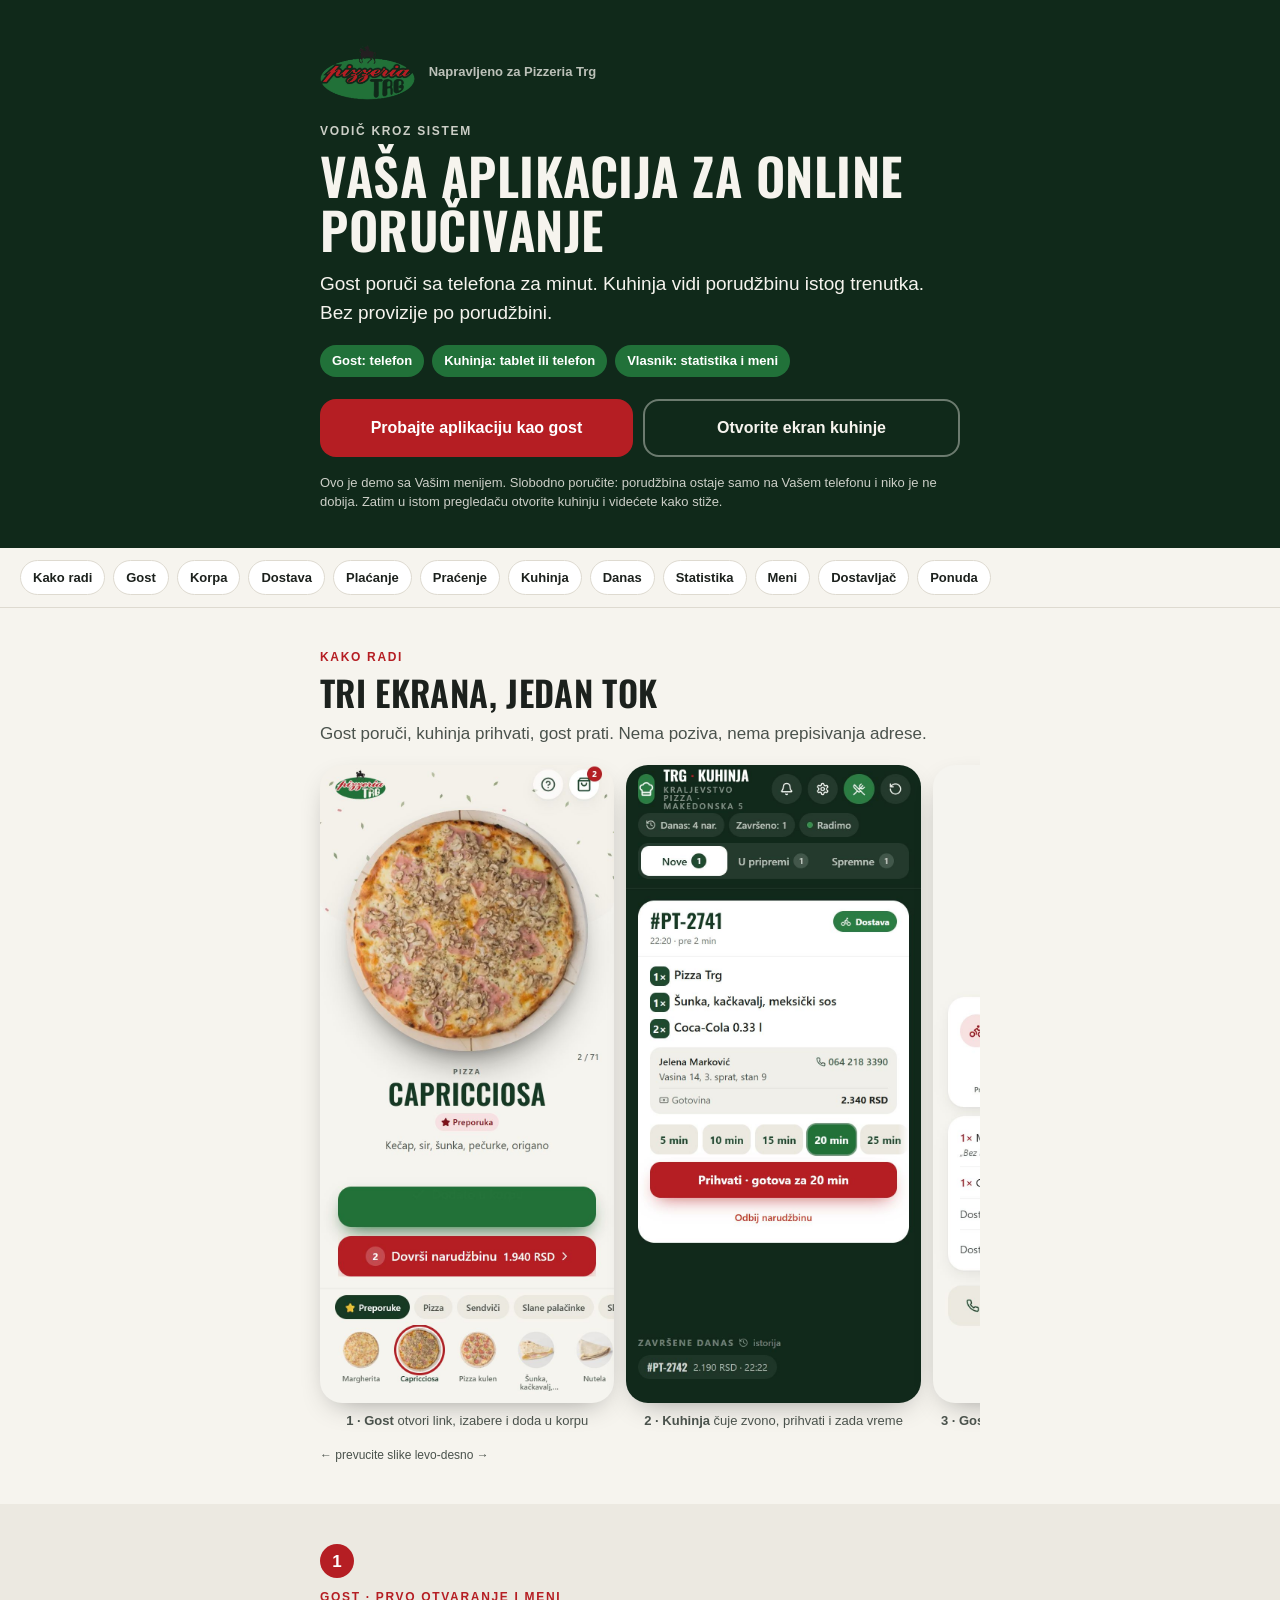
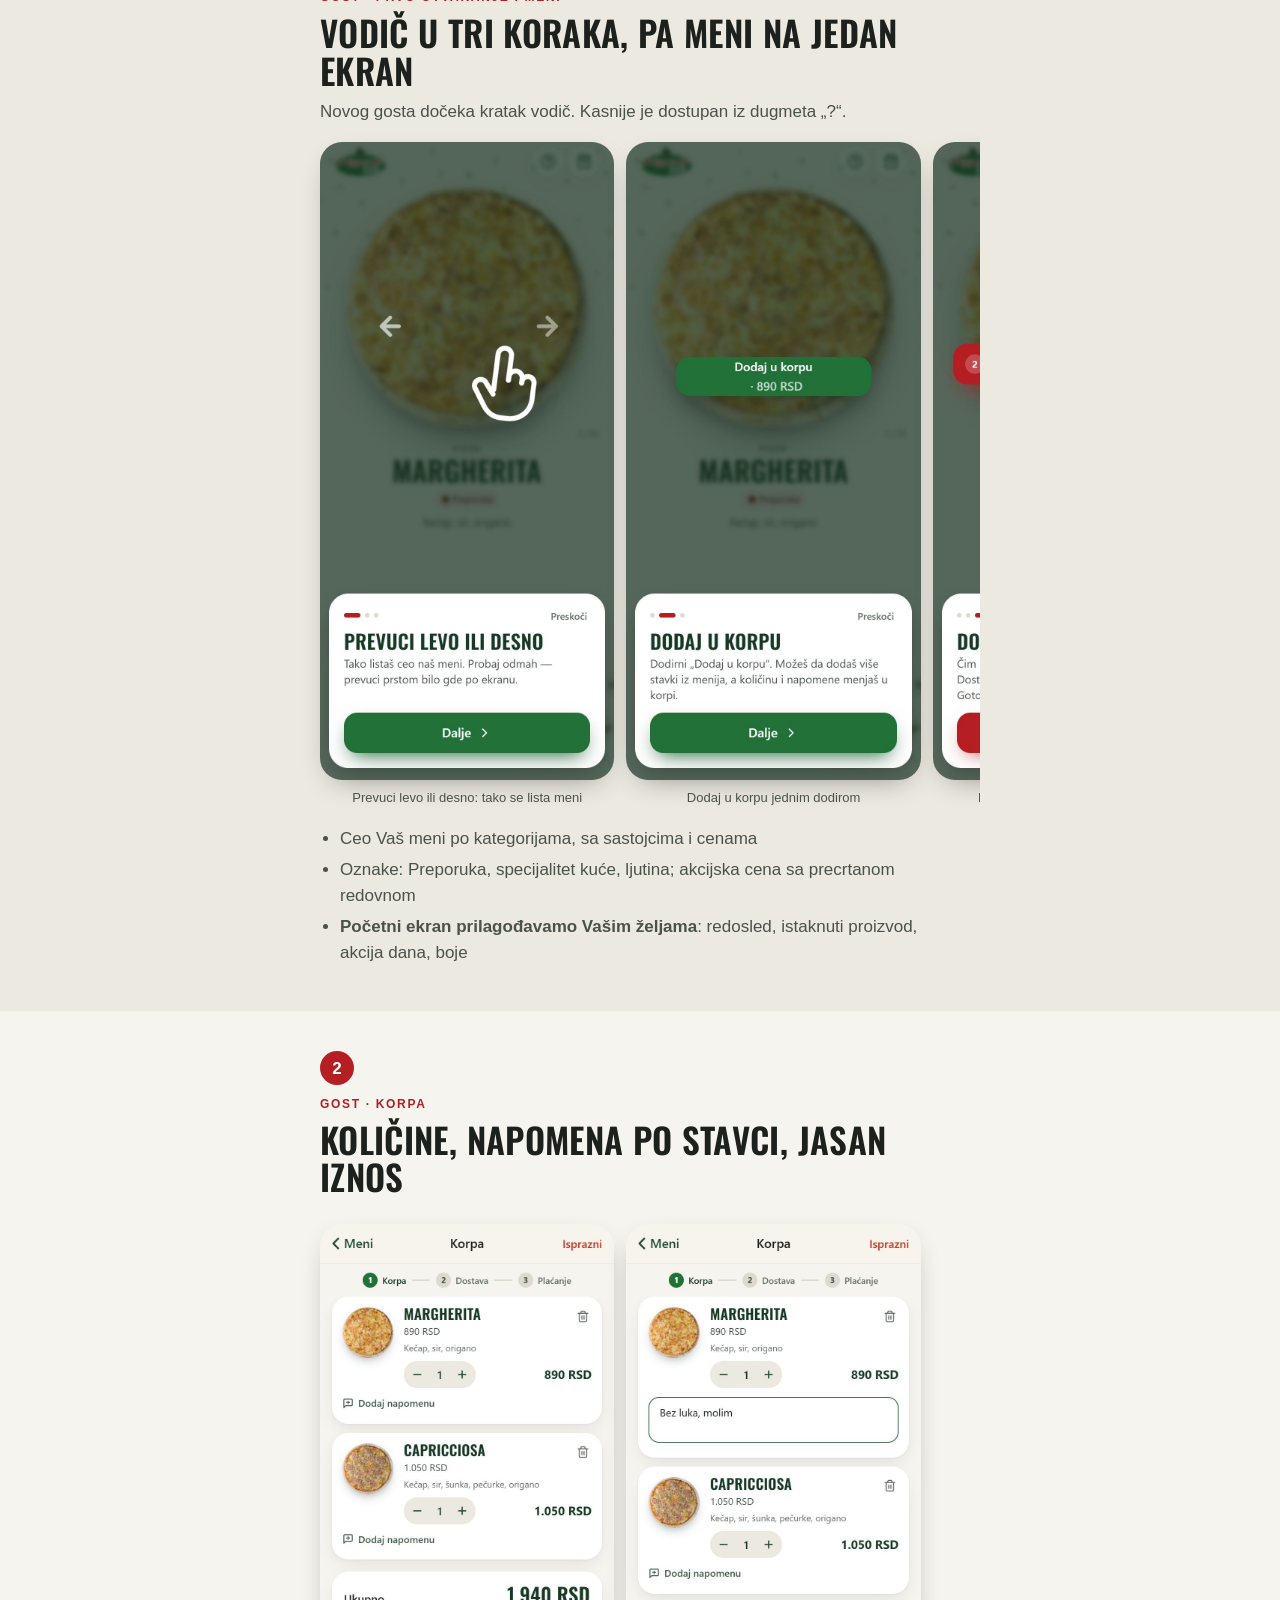
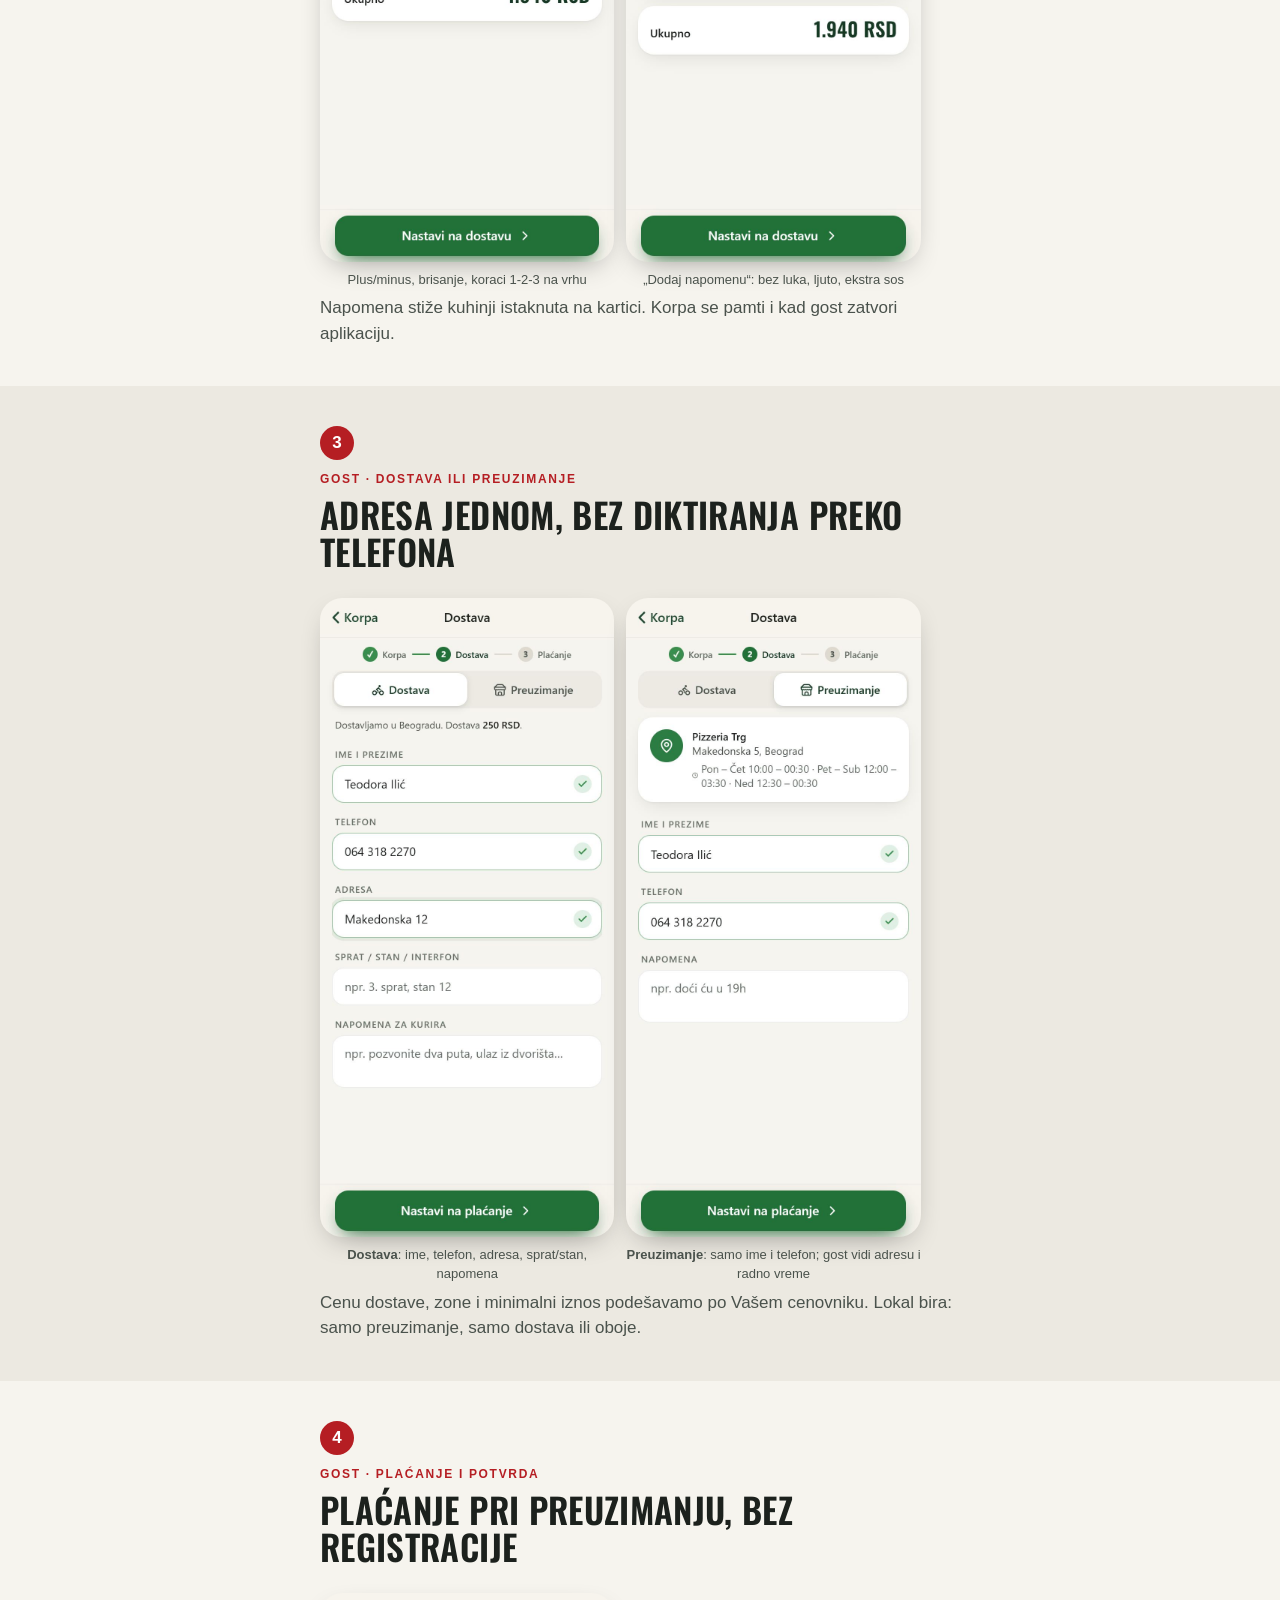
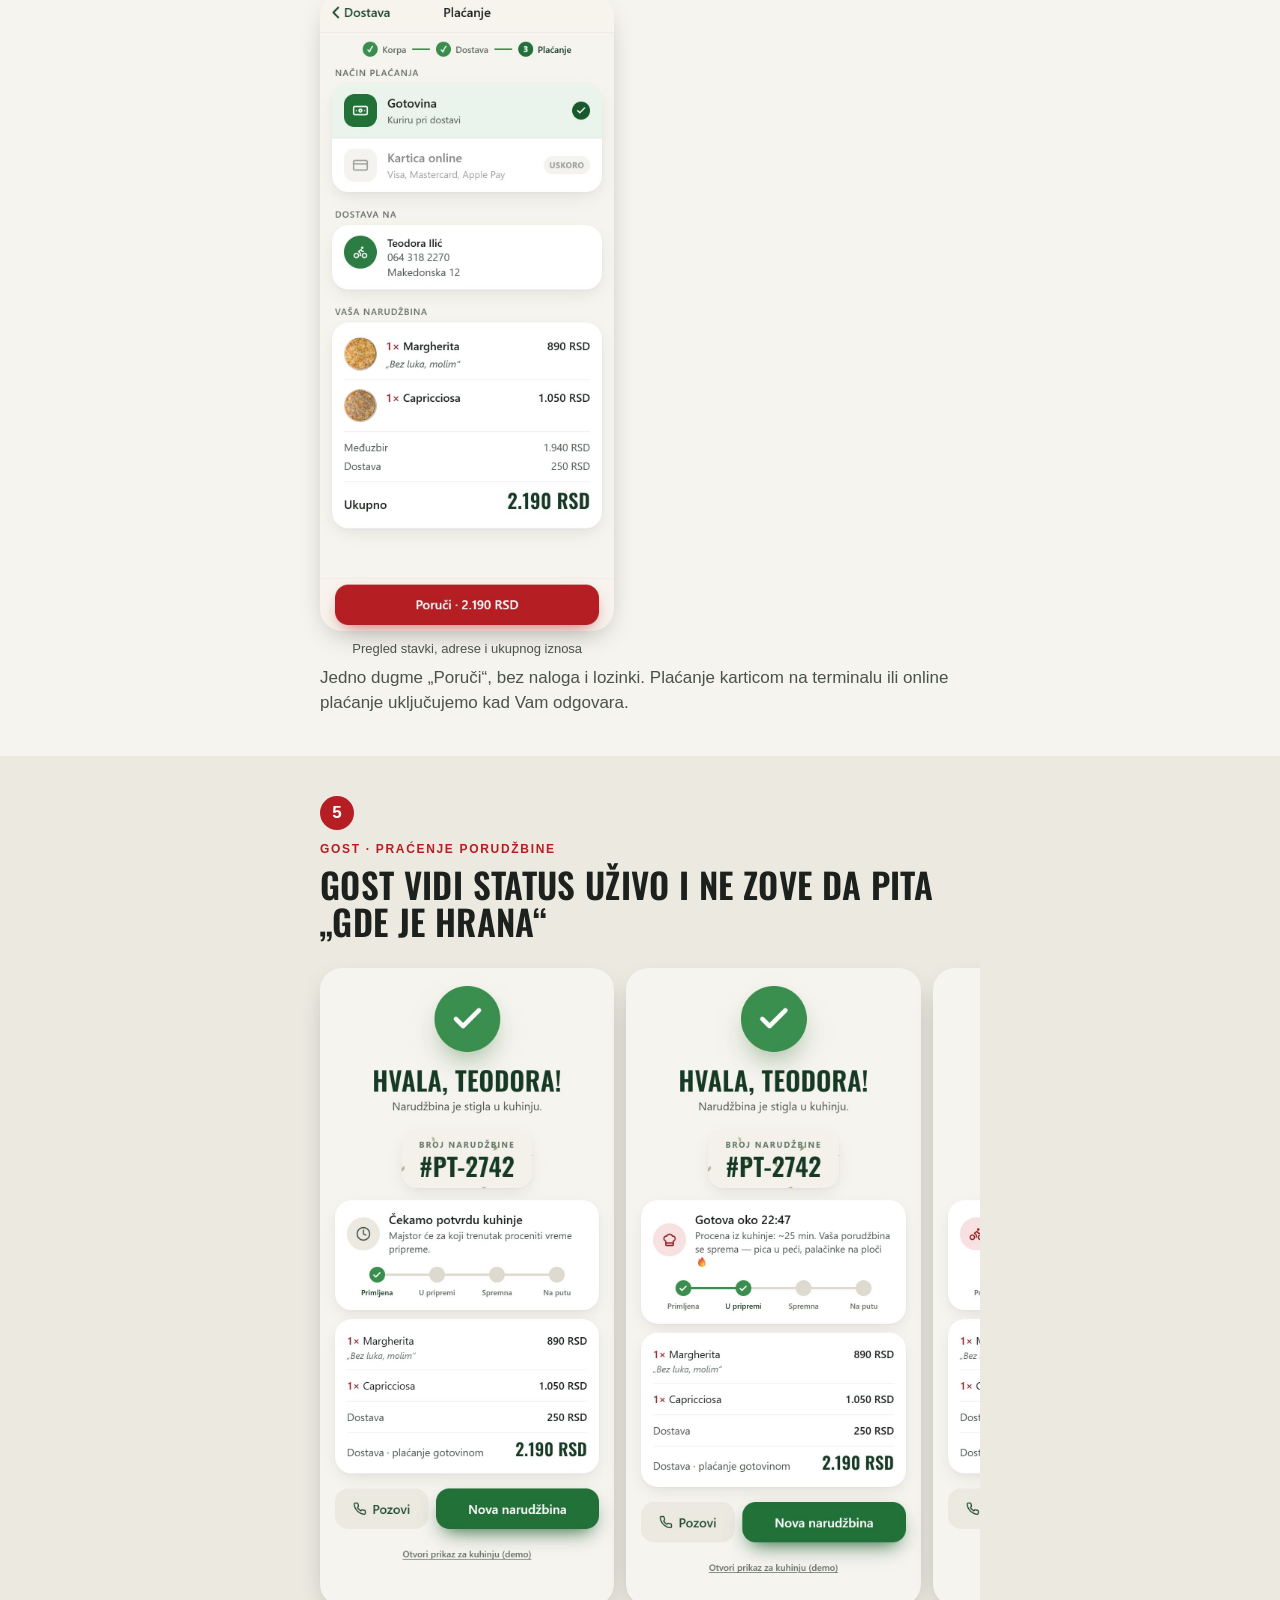
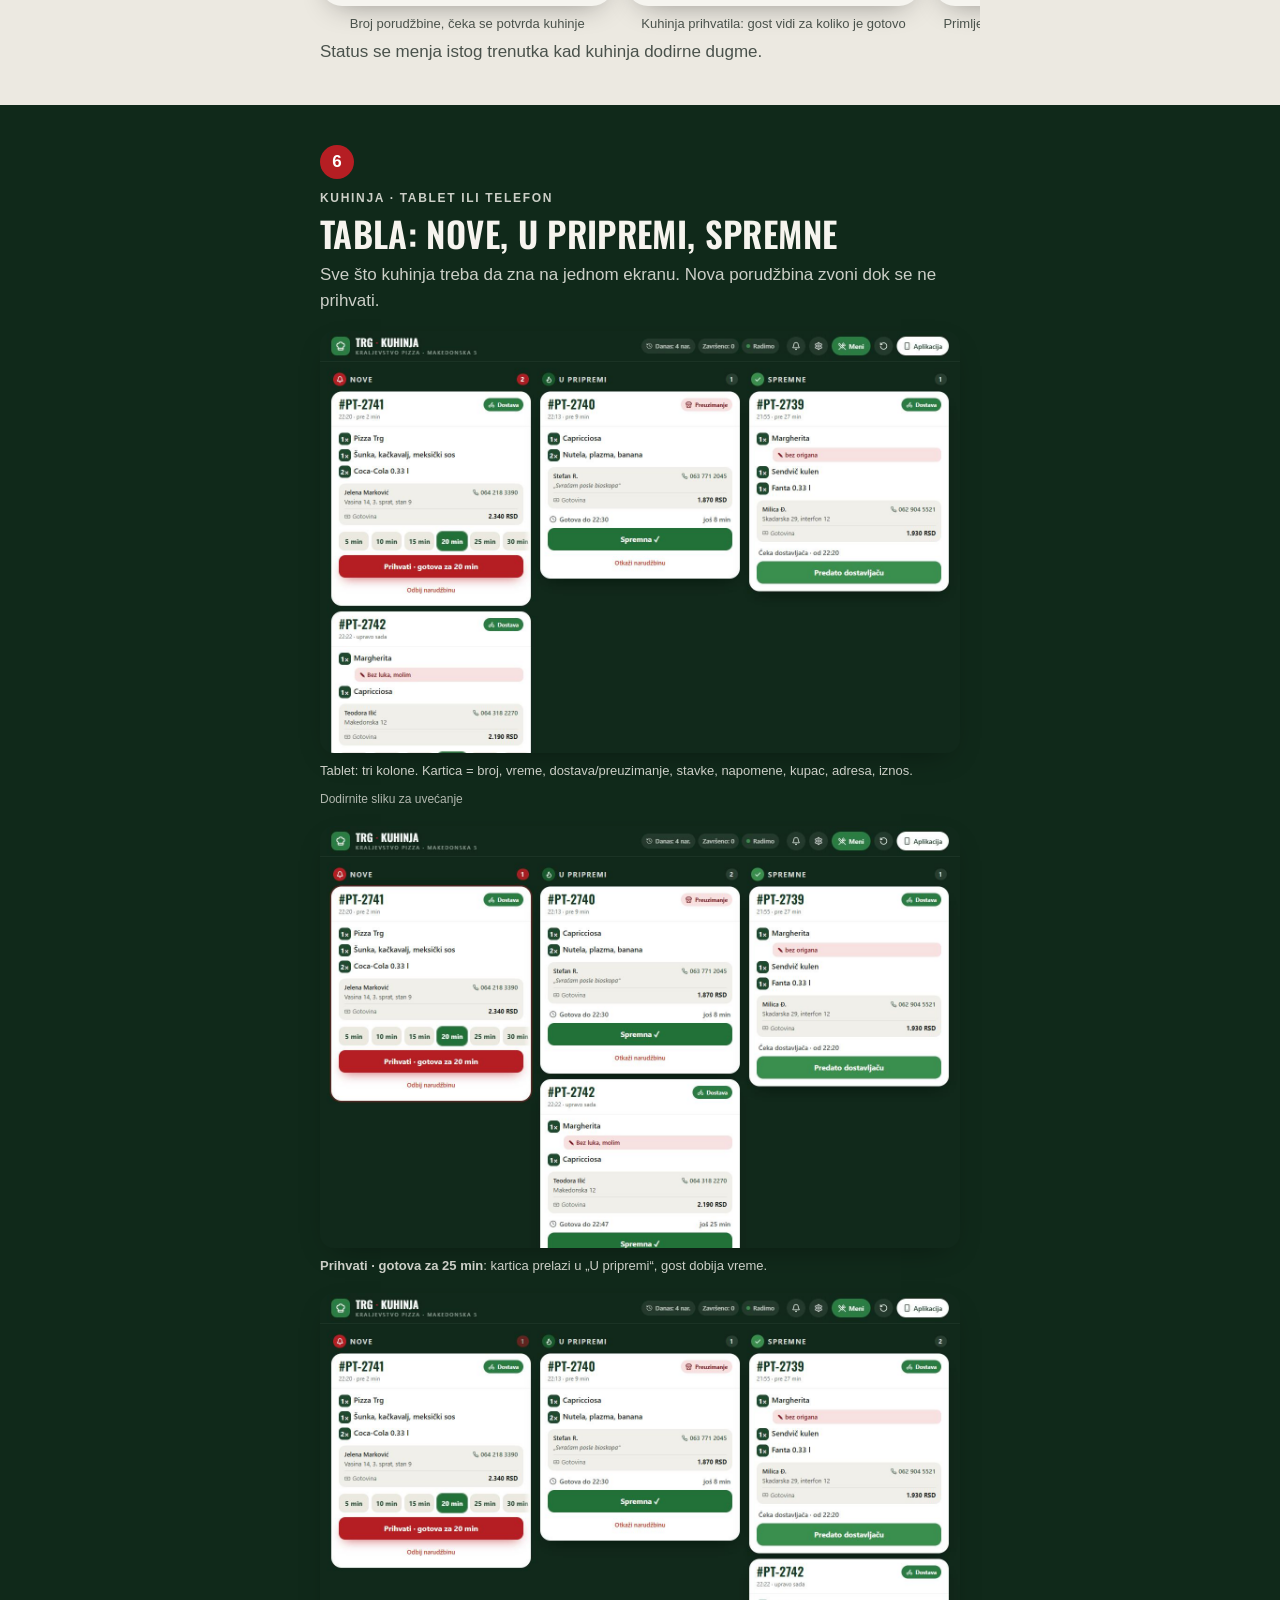
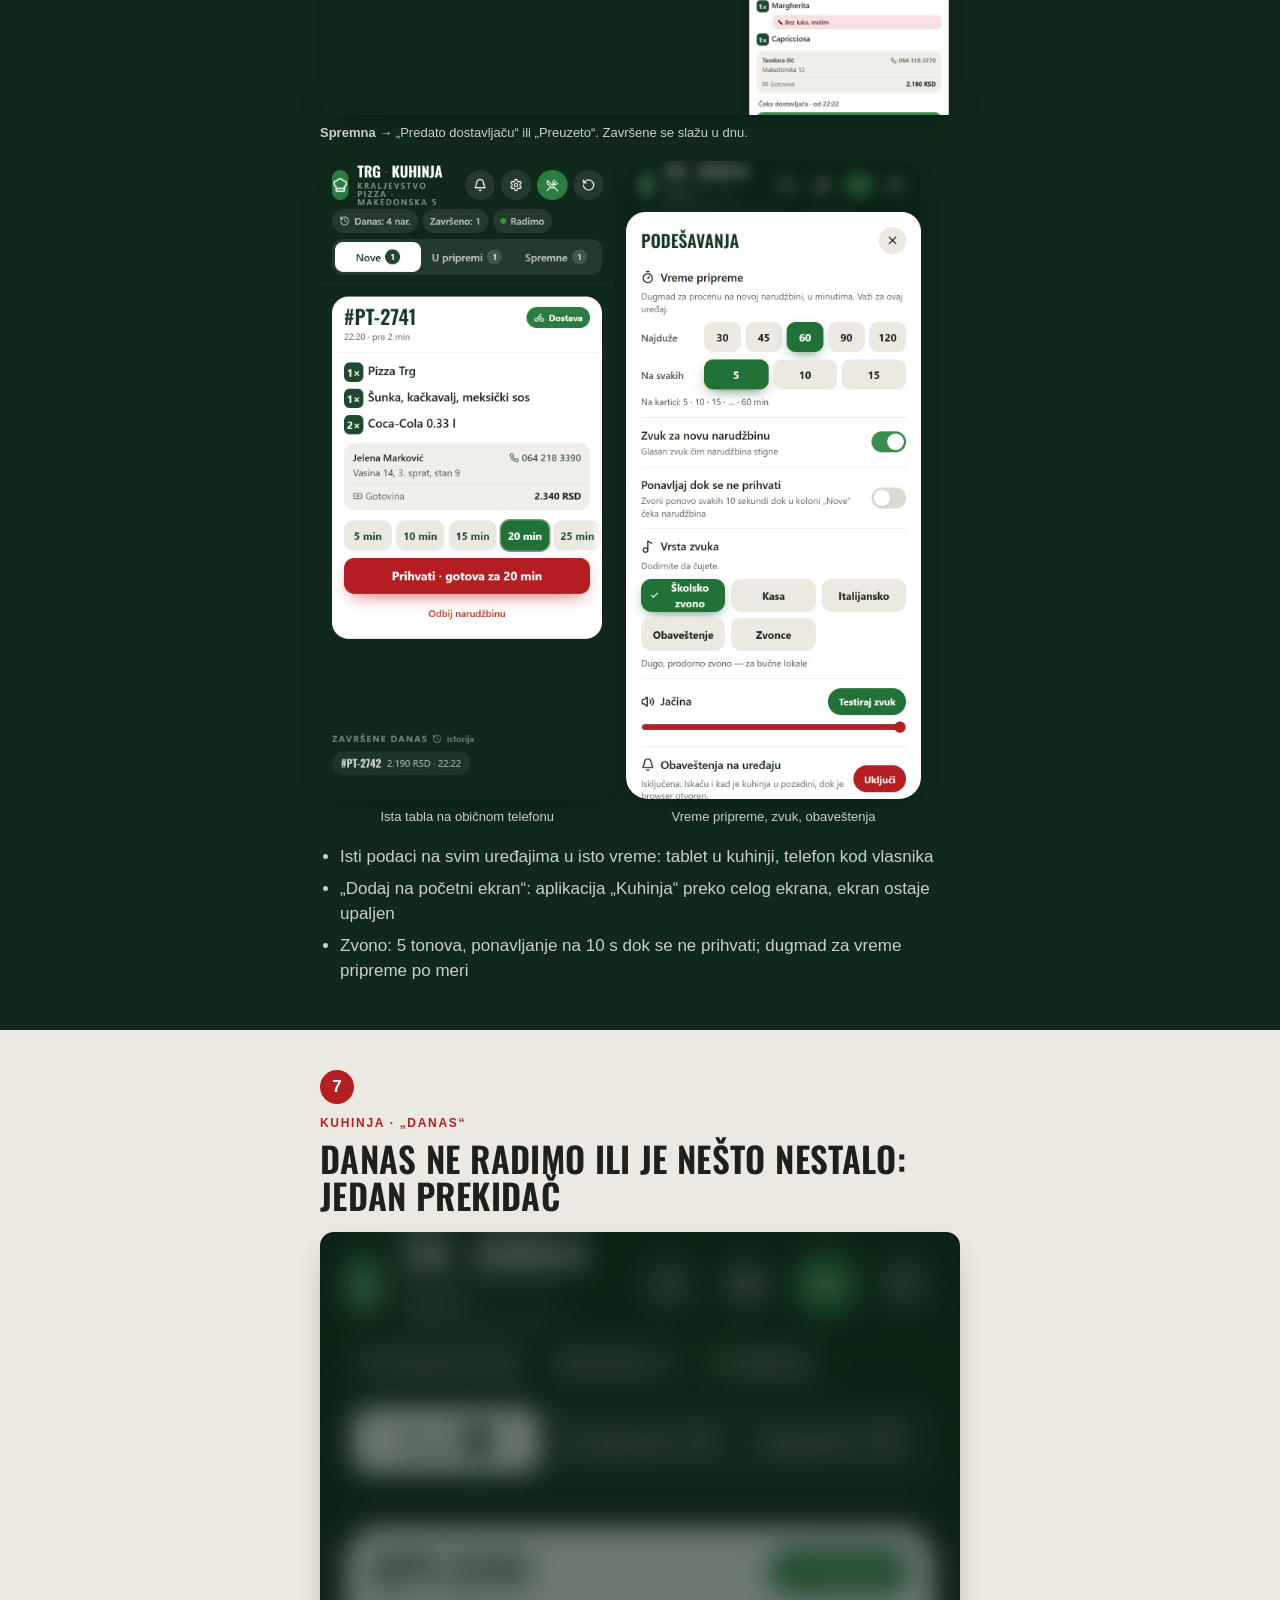
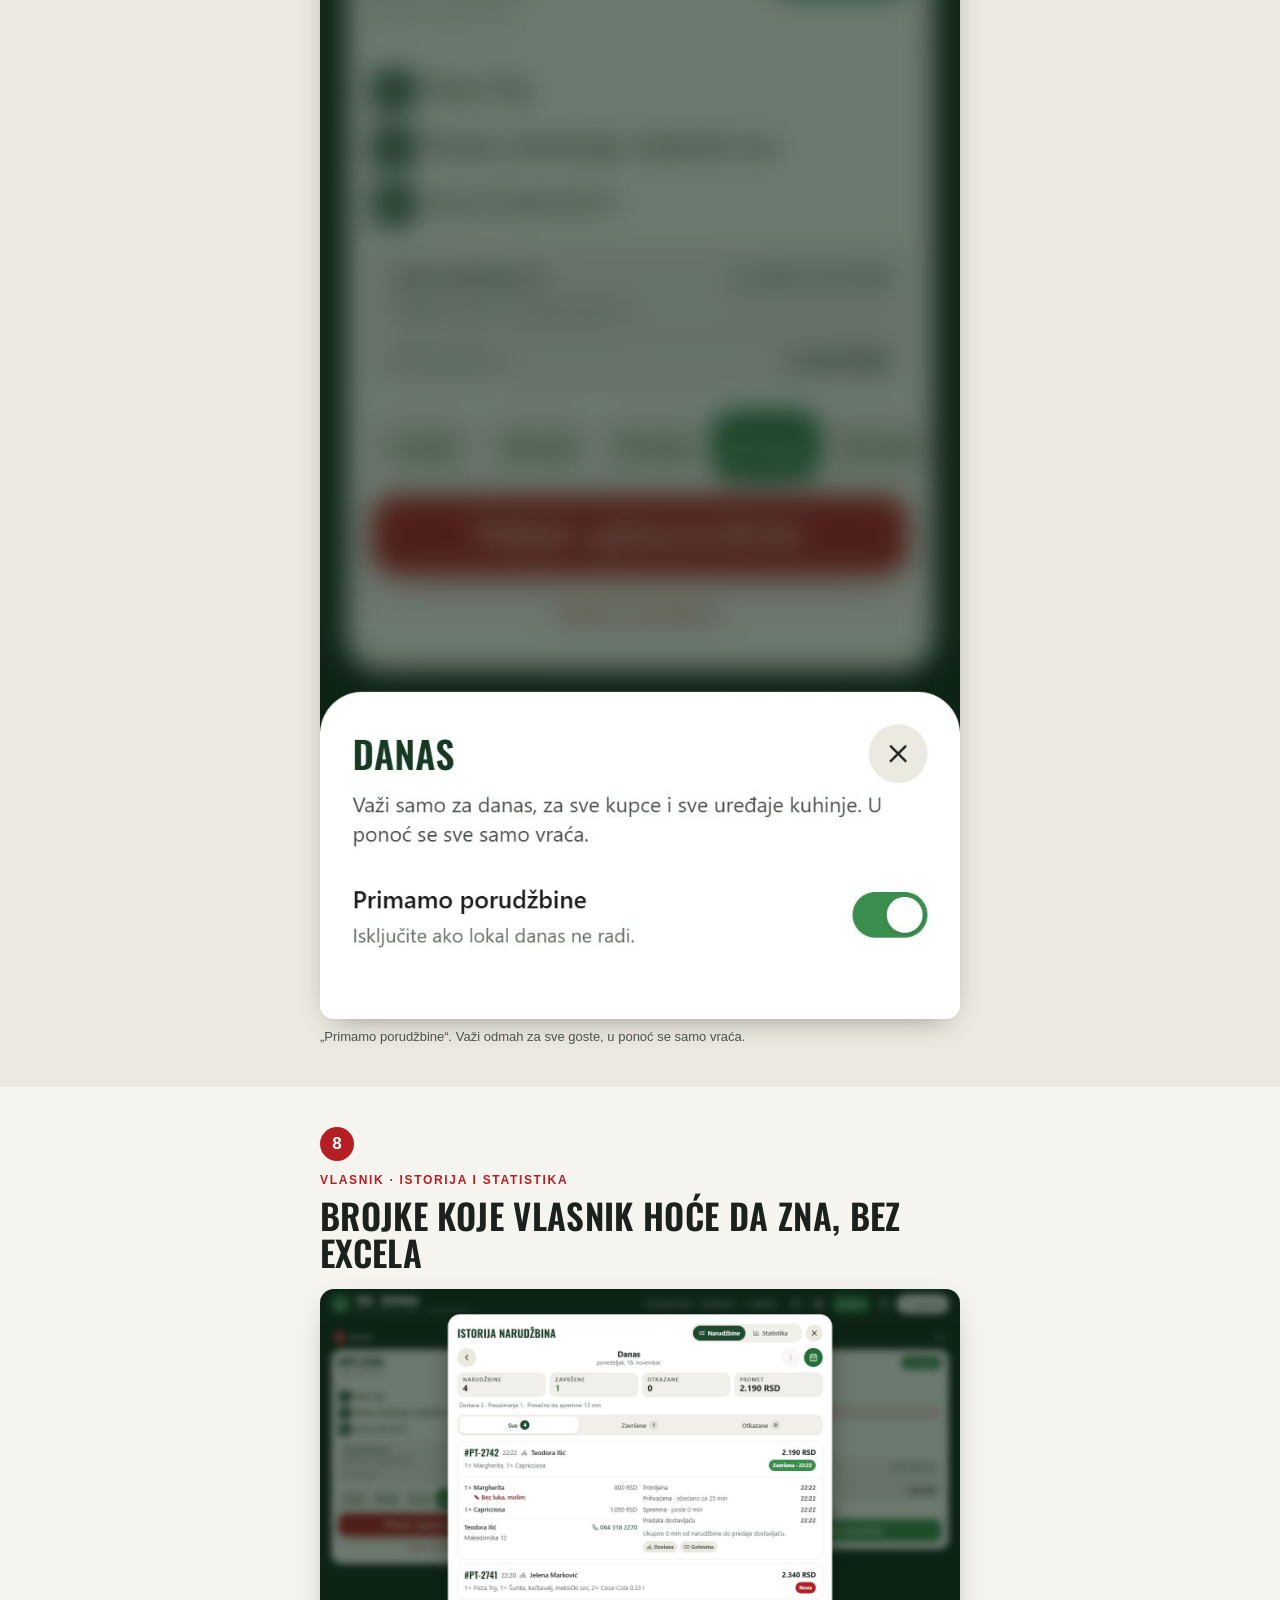
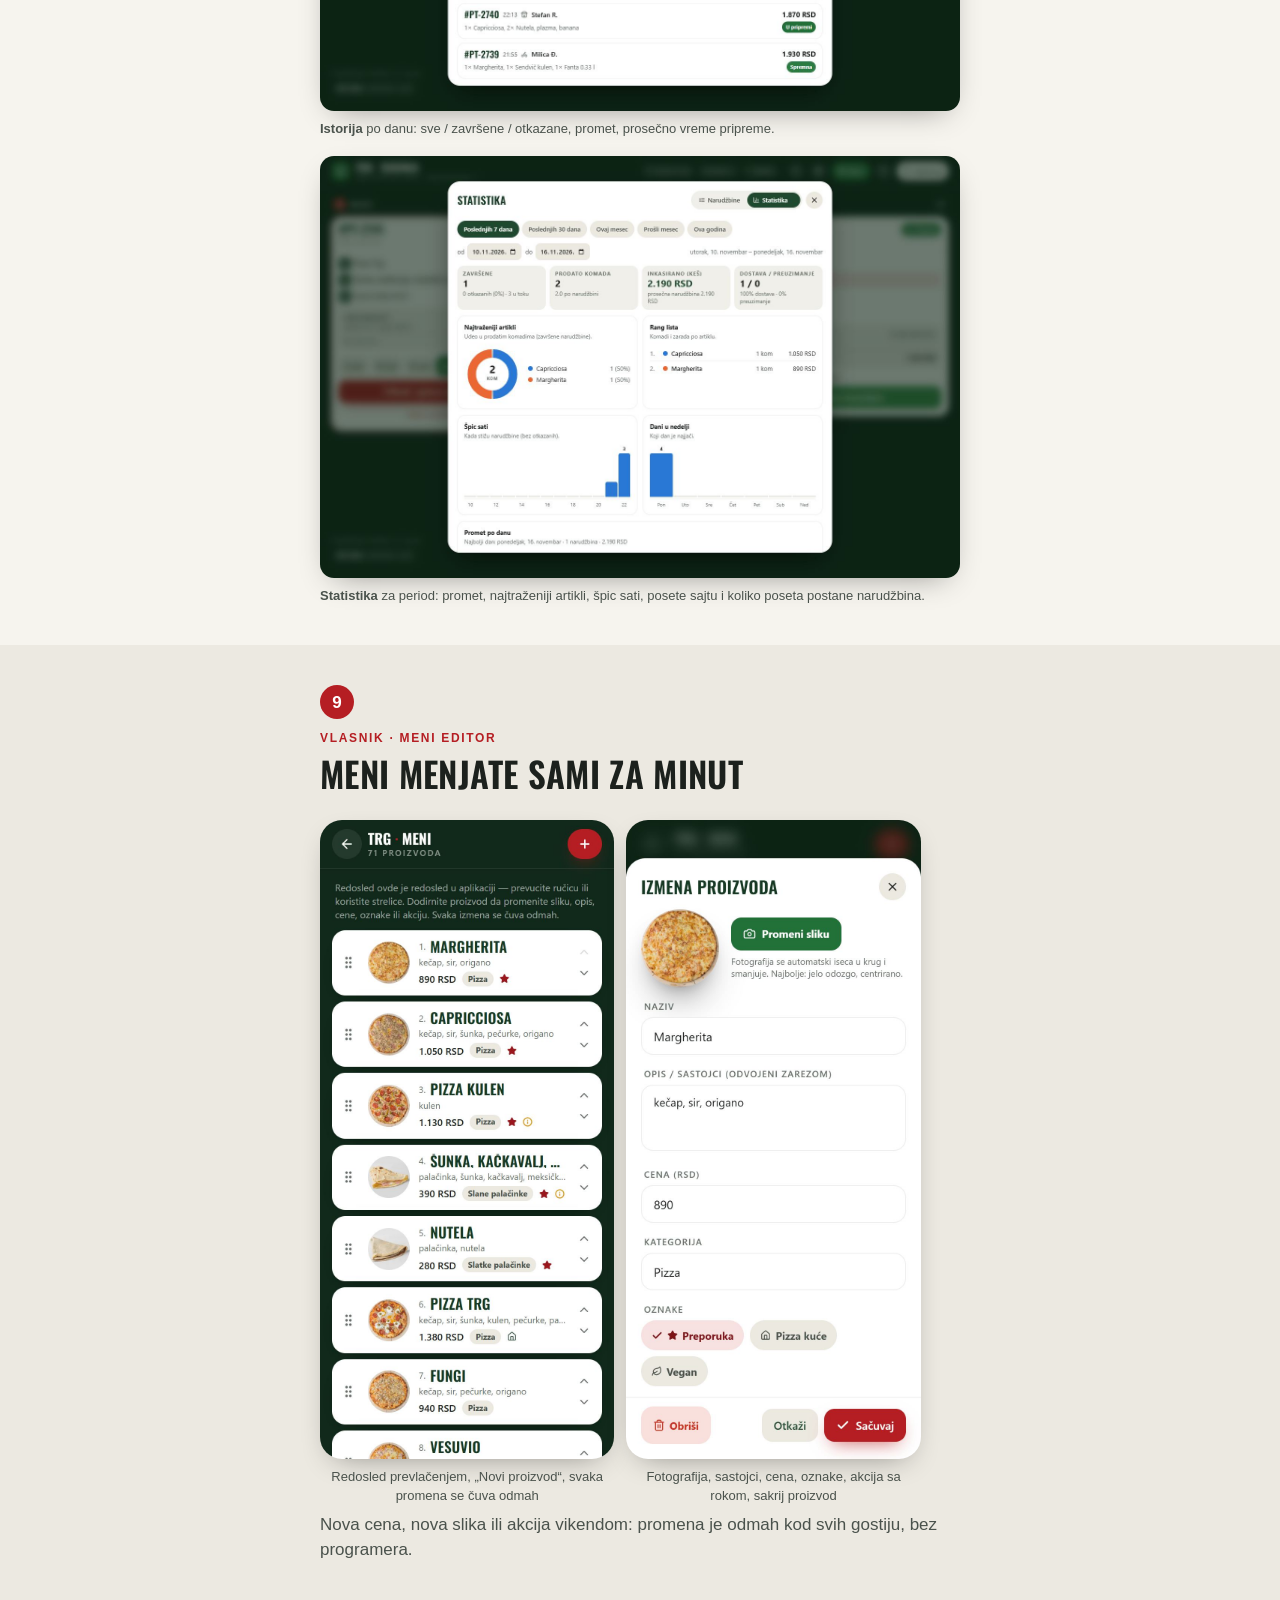
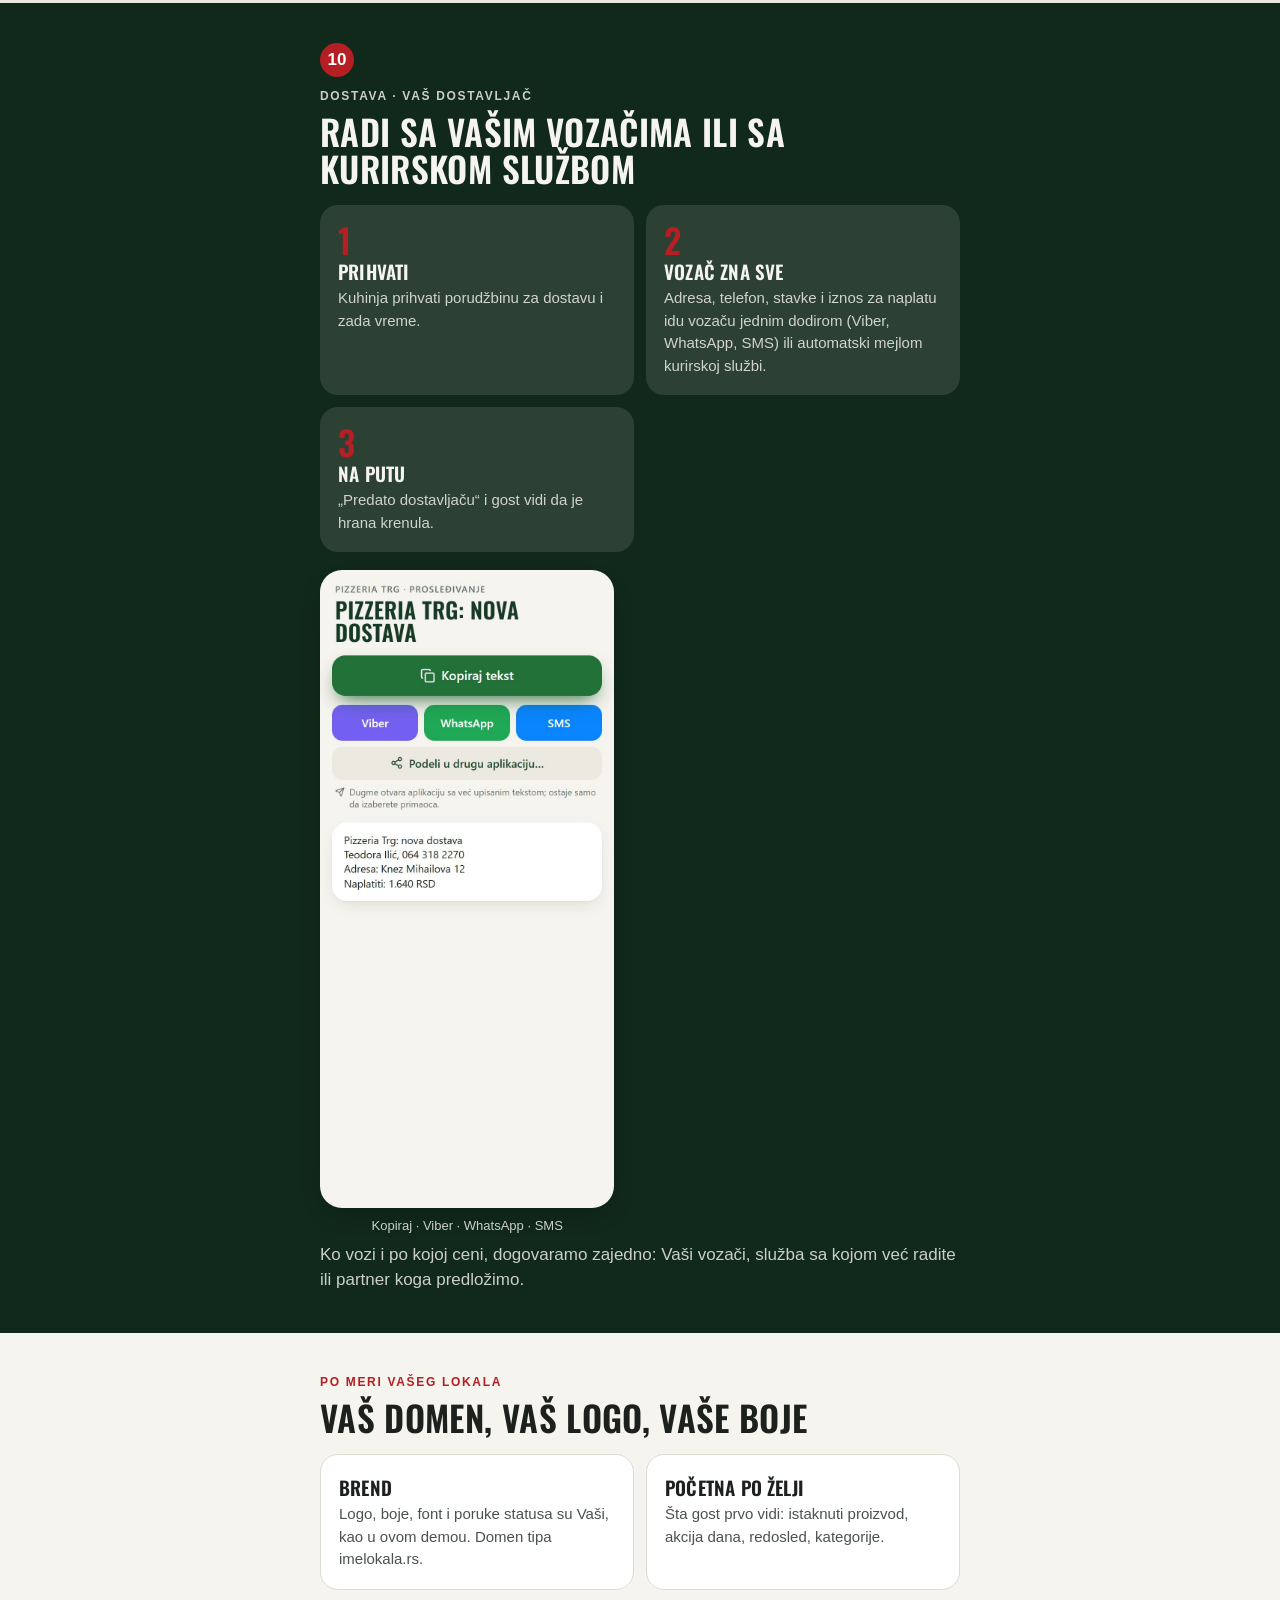
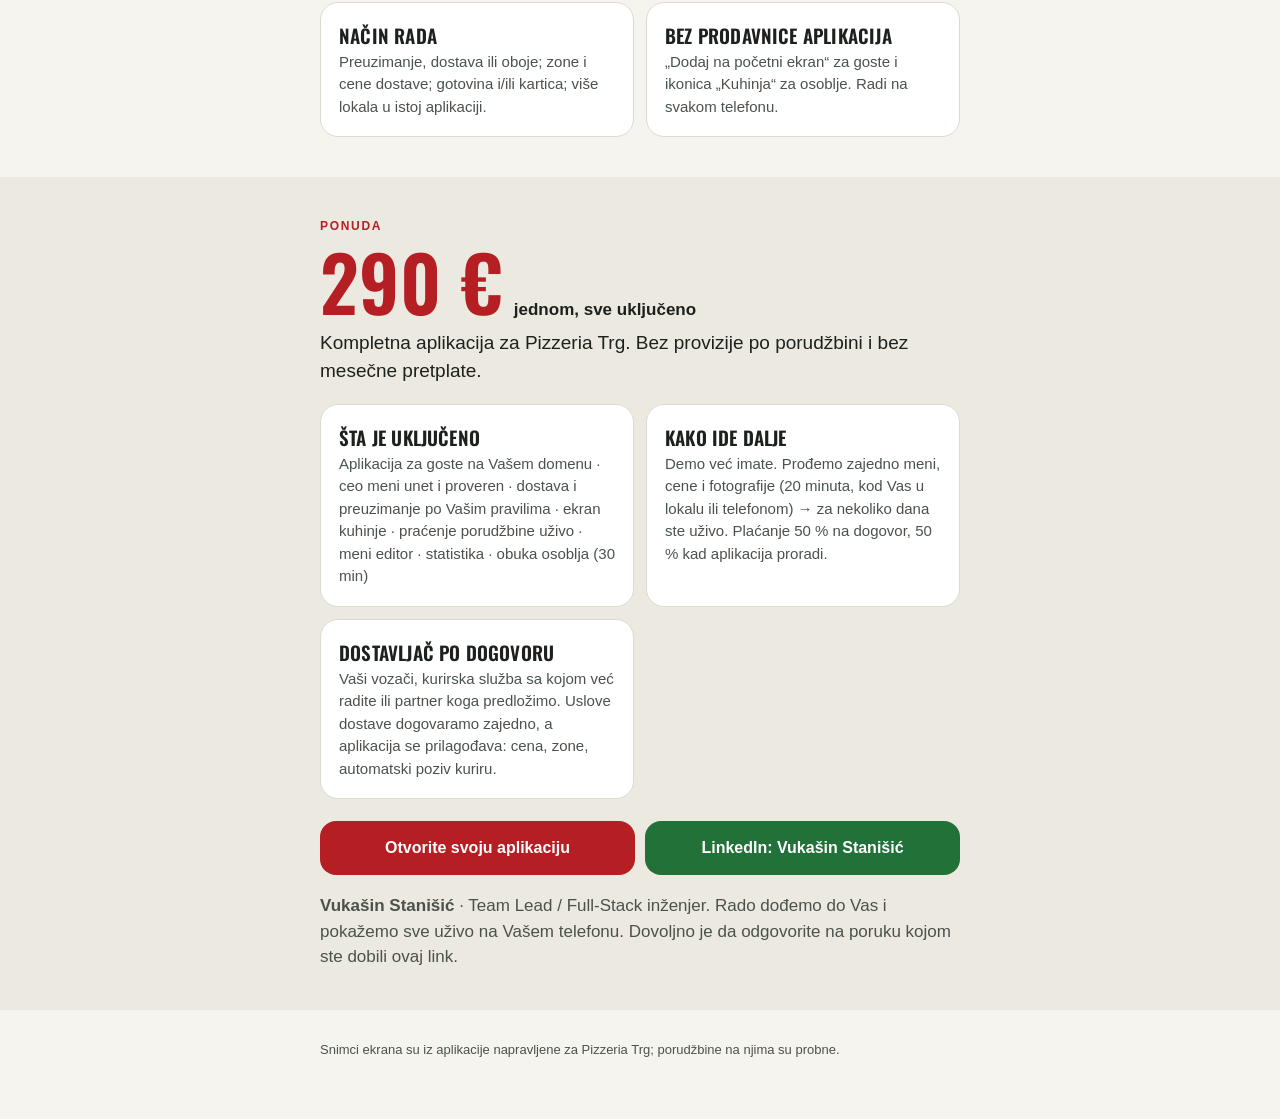
==== commit f36971f4: "Deploy trg from ordering-food-ns" ====
--- a/vodic/index.html
+++ b/vodic/index.html
@@ -302,7 +302,7 @@
   </div>
 </section>
 
-<footer><div class="wrap">Snimci ekrana su iz demo aplikacije napravljene za Pizzeria Trg; porudžbine na njima su probne. Ista aplikacija već radi u produkciji u Novom Sadu (pizzamore.rs).</div></footer>
+<footer><div class="wrap">Snimci ekrana su iz aplikacije napravljene za Pizzeria Trg; porudžbine na njima su probne.</div></footer>
 
 <div class="lb" id="lb"><button class="close" type="button">Zatvori ✕</button><img alt=""></div>
 <script>
